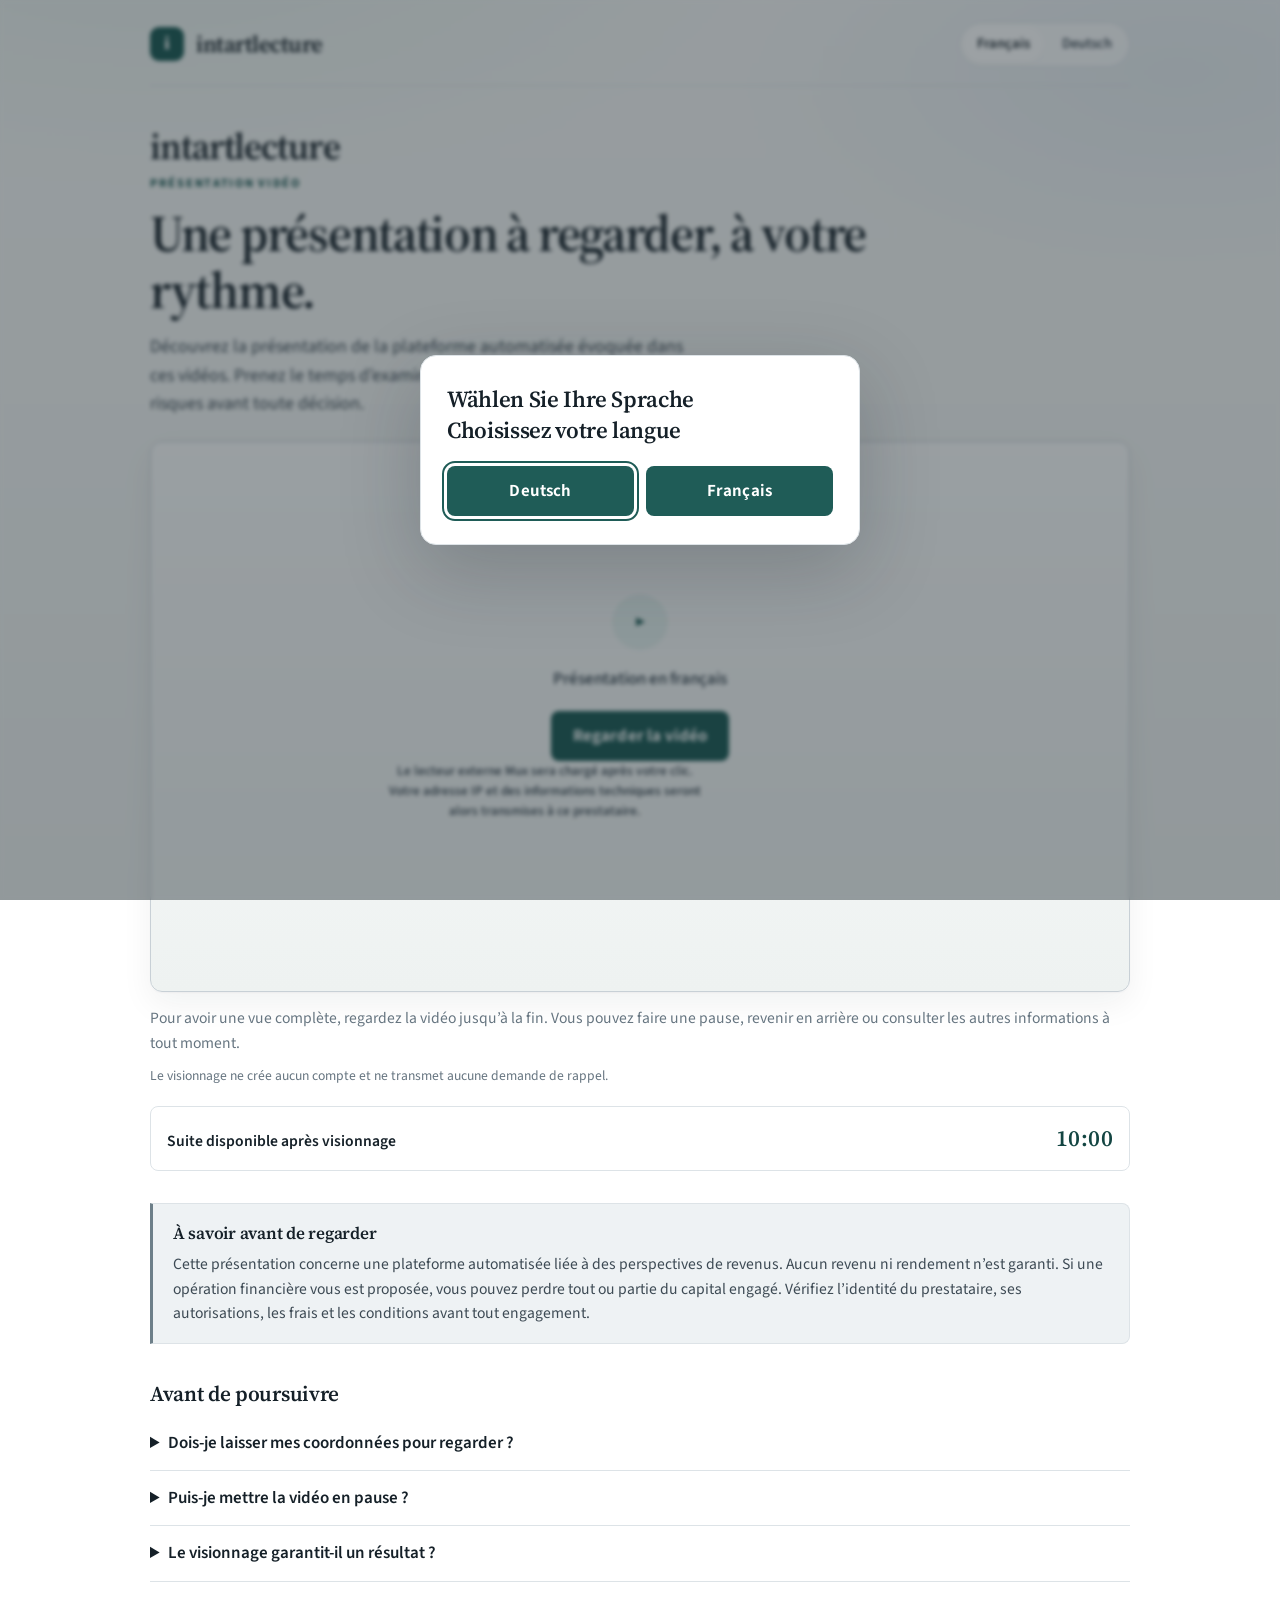
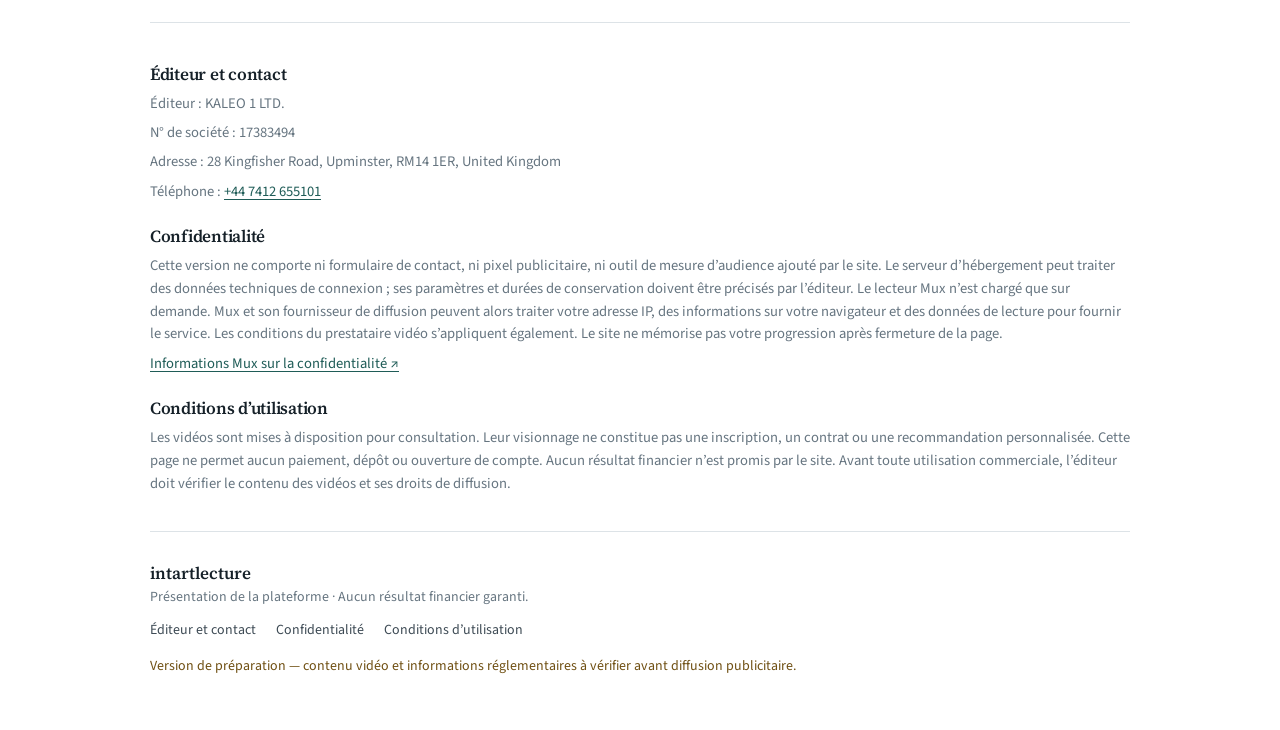
==== index.html @ 82949a54 "Redesign VSL landing for a cleaner Google Ads–safe look Replace the purple funnel styling with a cal" ====
<!doctype html>
<html lang="fr"><head><meta charset="utf-8"><meta name="viewport" content="width=device-width, initial-scale=1">
<meta name="description" content="Découvrez la présentation de la plateforme automatisée évoquée dans ces vidéos. Prenez le temps d’examiner les explications, les limites et les risques avant toute décision.">
<title>intartlecture — Vidéo 1</title><link rel="stylesheet" href="./assets/site.css">
<script src="./assets/site.js" defer></script></head><body data-step="1">
<header><a class="brand" href="index.html"><span class="mark" aria-hidden="true">i</span> intartlecture</a>
<nav aria-label="Langue" class="languages"><a data-language="fr" href="./index.html" lang="fr">Français</a><a data-language="de" href="de/index.html" lang="de">Deutsch</a></nav></header>
<main><section class="intro"><p class="brand-kicker">intartlecture</p><p class="eyebrow">PRÉSENTATION VIDÉO</p><h1>Une présentation à regarder, à votre rythme.</h1><p class="lede">Découvrez la présentation de la plateforme automatisée évoquée dans ces vidéos. Prenez le temps d’examiner les explications, les limites et les risques avant toute décision.</p></section>
<section class="watch" aria-label="PRÉSENTATION VIDÉO">
<div class="video-shell" id="video-shell" data-playback="z45tPTTstM5g8OUixneiAtL3zSoDLWXkxtRVxASDyOs" data-error="Le lecteur ne peut pas être chargé. Réessayez ou revenez plus tard." data-retry="Réessayer">
<div id="video-placeholder"><span class="play-symbol" aria-hidden="true">▶</span><p>Présentation en français</p><button class="button" id="load-video" type="button">Regarder la vidéo</button><p class="disclosure">Le lecteur externe Mux sera chargé après votre clic. Votre adresse IP et des informations techniques seront alors transmises à ce prestataire.</p></div></div>
<p class="video-status" id="video-status" role="status"></p>
<div class="video-caption"><p>Pour avoir une vue complète, regardez la vidéo jusqu’à la fin. Vous pouvez faire une pause, revenir en arrière ou consulter les autres informations à tout moment.</p></div>

<p class="small">Le visionnage ne crée aucun compte et ne transmet aucune demande de rappel.</p>
<div id="access-gate" class="access-gate"><strong>Suite disponible après visionnage</strong> <span id="access-timer">10:00</span></div><div class="next-row" hidden><a id="continue-link" class="button" href="index2.php">Continuer →</a></div><div id="completed" hidden role="status"><p>La vidéo est terminée. Prenez le temps de vérifier les informations avant de poursuivre.</p><button id="replay" type="button" class="button secondary">Revoir depuis le début</button></div>

<noscript><p>JavaScript est nécessaire pour charger le lecteur vidéo.</p></noscript>
</section>
<aside class="risk"><h2>À savoir avant de regarder</h2><p>Cette présentation concerne une plateforme automatisée liée à des perspectives de revenus. Aucun revenu ni rendement n’est garanti. Si une opération financière vous est proposée, vous pouvez perdre tout ou partie du capital engagé. Vérifiez l’identité du prestataire, ses autorisations, les frais et les conditions avant tout engagement.</p></aside>
<section class="faq"><h2>Avant de poursuivre</h2><details><summary>Dois-je laisser mes coordonnées pour regarder ?</summary><p>Non. Les vidéos restent accessibles sans formulaire, sans inscription et sans obligation d’achat.</p></details><details><summary>Puis-je mettre la vidéo en pause ?</summary><p>Oui. Les commandes de lecture, de volume, de plein écran et de navigation restent disponibles.</p></details><details><summary>Le visionnage garantit-il un résultat ?</summary><p>Non. Une présentation ne garantit aucun résultat. Ne vous engagez pas sur la seule base d’une promesse de revenus.</p></details></section>
<section class="legal" aria-label="Éditeur et contact">
<h2 id="operator">Éditeur et contact</h2><p>Éditeur : KALEO 1 LTD.</p>
<p>N° de société : 17383494</p>
<p>Adresse : 28 Kingfisher Road, Upminster, RM14 1ER, United Kingdom</p>
<p>Téléphone : <a href="tel:+447412655101">+44 7412 655101</a></p>
<h2 id="privacy">Confidentialité</h2><p>Cette version ne comporte ni formulaire de contact, ni pixel publicitaire, ni outil de mesure d’audience ajouté par le site. Le serveur d’hébergement peut traiter des données techniques de connexion ; ses paramètres et durées de conservation doivent être précisés par l’éditeur. Le lecteur Mux n’est chargé que sur demande. Mux et son fournisseur de diffusion peuvent alors traiter votre adresse IP, des informations sur votre navigateur et des données de lecture pour fournir le service. Les conditions du prestataire vidéo s’appliquent également. Le site ne mémorise pas votre progression après fermeture de la page.</p><a href="https://www.mux.com/privacy" target="_blank" rel="noopener noreferrer">Informations Mux sur la confidentialité ↗</a>
<h2 id="terms">Conditions d’utilisation</h2><p>Les vidéos sont mises à disposition pour consultation. Leur visionnage ne constitue pas une inscription, un contrat ou une recommandation personnalisée. Cette page ne permet aucun paiement, dépôt ou ouverture de compte. Aucun résultat financier n’est promis par le site. Avant toute utilisation commerciale, l’éditeur doit vérifier le contenu des vidéos et ses droits de diffusion.</p>
</section></main>
<footer><p><strong>intartlecture</strong><br>Présentation de la plateforme · Aucun résultat financier garanti.</p><nav><a href="#operator">Éditeur et contact</a><a href="#privacy">Confidentialité</a><a href="#terms">Conditions d’utilisation</a></nav><p class="draft">Version de préparation — contenu vidéo et informations réglementaires à vérifier avant diffusion publicitaire.</p></footer>
<dialog id="language-dialog" aria-labelledby="language-title">
<h2 id="language-title"><span lang="de">Wählen Sie Ihre Sprache</span><br><span lang="fr">Choisissez votre langue</span></h2>
<div class="language-options"><a class="button" data-language="de" href="de/index.html" lang="de">Deutsch</a><a class="button" data-language="fr" href="./index.html" lang="fr">Français</a></div>
</dialog></body></html>
---- assets/site.css ----
@import url("https://fonts.googleapis.com/css2?family=Source+Sans+3:ital,wght@0,400;0,500;0,600;0,700;1,400&family=Source+Serif+4:opsz,wght@8..60,500;8..60,600;8..60,700&display=swap");

:root {
  --font-display: "Source Serif 4", "Iowan Old Style", "Palatino Linotype", Palatino, serif;
  --font-body: "Source Sans 3", "Segoe UI", "Helvetica Neue", sans-serif;
  --ink: #152028;
  --ink-soft: #3d4a54;
  --muted: #667580;
  --line: #dde3e7;
  --line-strong: #c8d0d6;
  --bg: #f4f6f5;
  --bg-elevated: #ffffff;
  --accent: #1f5c57;
  --accent-hover: #174844;
  --accent-soft: #e6f1ef;
  --accent-ink: #134542;
  --risk-bg: #eef2f4;
  --risk-edge: #6d7f89;
  --ok-bg: #e9f2ee;
  --ok-ink: #1f4d3c;
  --warn-ink: #6f4f12;
  --error: #8a2f1d;
  --shadow-soft: 0 1px 2px rgba(21, 32, 40, 0.04), 0 12px 32px rgba(21, 32, 40, 0.06);
  --radius: 12px;
  --radius-sm: 8px;
  --content: 980px;
  color: var(--ink);
  background:
    radial-gradient(1200px 520px at 12% -10%, #e7efec 0%, transparent 55%),
    radial-gradient(900px 420px at 92% 8%, #e8eef2 0%, transparent 50%),
    linear-gradient(180deg, #f7f8f7 0%, var(--bg) 42%, #eef1f0 100%);
  background-attachment: fixed;
  font-family: var(--font-body);
  font-synthesis: none;
  line-height: 1.55;
  font-size: 17px;
}

* { box-sizing: border-box; }

html { scroll-behavior: smooth; }

body {
  margin: 0;
  min-height: 100vh;
  color: var(--ink);
  -webkit-font-smoothing: antialiased;
  text-rendering: optimizeLegibility;
}

a {
  color: var(--accent);
  text-underline-offset: 3px;
}

button,
a { -webkit-tap-highlight-color: transparent; }

button {
  font: inherit;
  cursor: pointer;
}

a:focus-visible,
button:focus-visible,
summary:focus-visible,
input:focus-visible,
select:focus-visible,
textarea:focus-visible {
  outline: 2px solid var(--accent);
  outline-offset: 3px;
}

header,
main,
footer {
  width: min(100% - 48px, var(--content));
  margin-inline: auto;
}

/* —— Header —— */
header {
  display: flex;
  justify-content: space-between;
  align-items: center;
  gap: 16px;
  padding: 22px 0 18px;
  border-bottom: 1px solid var(--line);
  animation: rise 0.55s ease both;
}

.brand {
  display: inline-flex;
  align-items: center;
  gap: 12px;
  text-decoration: none;
  color: var(--ink);
  font-family: var(--font-display);
  font-weight: 600;
  font-size: 1.35rem;
  letter-spacing: -0.02em;
  line-height: 1;
}

.mark {
  width: 34px;
  height: 34px;
  border-radius: 9px;
  display: grid;
  place-items: center;
  background: var(--accent);
  color: #fff;
  font-family: var(--font-display);
  font-size: 1.05rem;
  font-weight: 700;
  letter-spacing: 0;
}

.languages {
  display: flex;
  gap: 4px;
  padding: 3px;
  border: 1px solid var(--line);
  border-radius: 999px;
  background: rgba(255, 255, 255, 0.72);
}

.languages a {
  padding: 7px 14px;
  border-radius: 999px;
  text-decoration: none;
  color: var(--ink-soft);
  font-size: 0.86rem;
  font-weight: 560;
}

.languages a:hover { color: var(--ink); }

.languages [aria-current],
.languages a[href].is-active {
  background: var(--bg-elevated);
  color: var(--ink);
  box-shadow: 0 1px 2px rgba(21, 32, 40, 0.06);
}

html[lang="fr"] .languages a[lang="fr"],
html[lang="de"] .languages a[lang="de"] {
  background: var(--bg-elevated);
  color: var(--ink);
  box-shadow: 0 1px 2px rgba(21, 32, 40, 0.06);
}

/* —— Intro —— */

.brand-kicker {
  margin: 0 0 10px;
  font-family: var(--font-display);
  font-size: clamp(1.7rem, 3.2vw, 2.15rem);
  font-weight: 600;
  letter-spacing: -0.03em;
  color: var(--ink);
  line-height: 1;
}

.intro {
  padding: 42px 0 22px;
  max-width: 760px;
  animation: rise 0.65s 0.05s ease both;
}

.eyebrow {
  margin: 0;
  font-size: 0.72rem;
  font-weight: 700;
  letter-spacing: 0.14em;
  text-transform: uppercase;
  color: var(--accent);
}

h1 {
  margin: 12px 0 14px;
  font-family: var(--font-display);
  font-size: clamp(2rem, 4.4vw, 3rem);
  font-weight: 600;
  line-height: 1.12;
  letter-spacing: -0.025em;
  color: var(--ink);
}

h2 {
  margin: 0 0 12px;
  font-family: var(--font-display);
  font-size: 1.25rem;
  font-weight: 600;
  line-height: 1.3;
  letter-spacing: -0.015em;
}

p { margin: 0.7em 0; }

.lede {
  margin: 0;
  max-width: 62ch;
  color: var(--ink-soft);
  font-size: 1.05rem;
  line-height: 1.6;
}

/* —— Video —— */
.watch {
  animation: rise 0.7s 0.1s ease both;
}

.video-shell {
  width: 100%;
  aspect-ratio: 16 / 9;
  display: grid;
  place-items: center;
  overflow: hidden;
  border: 1px solid var(--line-strong);
  border-radius: var(--radius);
  background:
    linear-gradient(180deg, #fbfcfc 0%, #eef2f1 100%);
  color: var(--ink);
  box-shadow: var(--shadow-soft);
}

.video-shell:has(mux-player) {
  background: #0f1418;
  border-color: #0f1418;
}

.video-shell mux-player {
  display: block;
  width: 100%;
  height: 100%;
  --media-object-fit: contain;
}

#video-placeholder {
  width: min(100%, 560px);
  padding: 28px 24px;
  text-align: center;
}

#video-placeholder > p {
  margin: 0 0 18px;
  color: var(--ink-soft);
  font-weight: 560;
}

.play-symbol {
  display: grid;
  place-items: center;
  width: 56px;
  height: 56px;
  margin: 0 auto 16px;
  border-radius: 50%;
  background: var(--accent-soft);
  color: var(--accent);
  font-size: 1.05rem;
  line-height: 1;
  transition: transform 0.25s ease, background 0.25s ease;
}

#video-placeholder:hover .play-symbol {
  transform: scale(1.05);
  background: #d9ebe8;
}

.button {
  display: inline-flex;
  align-items: center;
  justify-content: center;
  gap: 10px;
  min-height: 48px;
  padding: 12px 22px;
  border: 0;
  border-radius: var(--radius-sm);
  background: var(--accent);
  color: #fff;
  text-decoration: none;
  font-weight: 650;
  letter-spacing: 0.01em;
  transition: background 0.2s ease, transform 0.2s ease, box-shadow 0.2s ease;
}

.button:hover {
  background: var(--accent-hover);
}

.button:active { transform: translateY(1px); }

.secondary {
  background: var(--accent-soft);
  color: var(--accent-ink);
}

.secondary:hover { background: #d7e8e5; }

.disclosure {
  max-width: 46ch;
  margin: 16px auto 0;
  color: var(--muted);
  font-size: 0.78rem;
  line-height: 1.5;
}

.video-status {
  margin: 10px 0 0;
  color: var(--error);
  font-size: 0.9rem;
}

.video-status:empty { display: none; }

.video-caption {
  margin-top: 14px;
  color: var(--muted);
  font-size: 0.92rem;
}

.video-caption p { margin: 0; }

.small {
  margin-top: 10px;
  color: var(--muted);
  font-size: 0.8rem;
}

/* —— Access gate (quiet status, not urgency banner) —— */
.access-gate {
  display: flex;
  flex-wrap: wrap;
  align-items: baseline;
  justify-content: space-between;
  gap: 8px 16px;
  margin: 20px 0 0;
  padding: 14px 16px;
  border: 1px solid var(--line);
  border-radius: var(--radius-sm);
  background: rgba(255, 255, 255, 0.78);
  color: var(--ink-soft);
  font-size: 0.92rem;
  font-variant-numeric: tabular-nums;
}

.access-gate strong {
  font-weight: 600;
  color: var(--ink);
}

.access-gate span {
  margin-left: auto;
  font-family: var(--font-display);
  font-size: 1.35rem;
  font-weight: 600;
  color: var(--accent-ink);
  letter-spacing: 0.02em;
}

.next-row {
  display: flex;
  justify-content: flex-end;
  align-items: center;
  flex-wrap: wrap;
  gap: 16px;
  margin: 22px 0 0;
}

.next-row > a:first-child:not(.button) { margin-right: auto; }

#completed {
  margin: 20px 0 0;
  padding: 18px 18px;
  border: 1px solid #cfe0d8;
  border-radius: var(--radius-sm);
  background: var(--ok-bg);
  color: var(--ok-ink);
  animation: rise 0.4s ease both;
}

#completed p { margin: 0 0 14px; }

.video-finished {
  box-shadow: 0 0 0 3px rgba(31, 92, 87, 0.22);
}

/* —— Lead form —— */
.lead-card {
  margin: 24px 0 0;
  padding: 26px 26px 22px;
  border: 1px solid var(--line);
  border-radius: var(--radius);
  background: var(--bg-elevated);
  box-shadow: var(--shadow-soft);
  animation: rise 0.45s ease both;
}

.lead-card > p {
  margin: 0 0 18px;
  color: var(--ink-soft);
  font-size: 0.95rem;
}

.lead-card[hidden] { display: none !important; }

#lead-form {
  display: grid;
  gap: 14px;
}

#lead-form label {
  display: grid;
  gap: 6px;
  color: var(--ink);
  font-size: 0.88rem;
  font-weight: 600;
}

#lead-form input,
#lead-form select {
  width: 100%;
  min-height: 46px;
  padding: 10px 12px;
  border: 1px solid var(--line-strong);
  border-radius: var(--radius-sm);
  background: #fbfcfc;
  color: var(--ink);
  font: inherit;
  font-weight: 450;
  transition: border-color 0.15s ease, background 0.15s ease;
}

#lead-form input:hover,
#lead-form select:hover {
  border-color: #b4c0c7;
}

#lead-form input:focus,
#lead-form select:focus {
  border-color: var(--accent);
  background: #fff;
  outline: none;
  box-shadow: 0 0 0 3px rgba(31, 92, 87, 0.14);
}

#lead-form .consent {
  display: flex;
  align-items: flex-start;
  gap: 10px;
  margin-top: 4px;
  font-weight: 450;
  color: var(--ink-soft);
}

#lead-form .consent input {
  width: auto;
  min-height: 0;
  margin-top: 3px;
  accent-color: var(--accent);
}

#lead-form .button {
  width: fit-content;
  margin-top: 4px;
}

#lead-form .small { margin: 0; }

/* —— Risk / FAQ / Legal —— */
.risk {
  margin: 32px 0 0;
  padding: 18px 20px;
  border: 1px solid var(--line);
  border-left: 3px solid var(--risk-edge);
  border-radius: 0 var(--radius-sm) var(--radius-sm) 0;
  background: var(--risk-bg);
}

.risk h2 {
  margin: 0 0 8px;
  font-size: 1rem;
}

.risk p {
  margin: 0;
  color: var(--ink-soft);
  font-size: 0.92rem;
}

.faq { margin: 36px 0 0; }

.faq h2 { margin-bottom: 8px; }

details {
  padding: 14px 0;
  border-bottom: 1px solid var(--line);
}

summary {
  cursor: pointer;
  font-weight: 600;
  color: var(--ink);
}

details p {
  margin: 10px 0 0;
  color: var(--ink-soft);
  font-size: 0.95rem;
}

.legal {
  margin: 40px 0 0;
  padding-top: 18px;
  border-top: 1px solid var(--line);
  color: var(--muted);
  font-size: 0.86rem;
  scroll-margin-top: 20px;
}

.legal h2 {
  margin-top: 22px;
  margin-bottom: 8px;
  color: var(--ink);
  font-size: 1rem;
  scroll-margin-top: 20px;
}

.legal p { margin: 0.45em 0; }

.chapters {
  display: grid;
  grid-template-columns: repeat(3, 1fr);
  gap: 10px;
  margin-top: 16px;
}

.chapters a {
  display: flex;
  gap: 12px;
  align-items: center;
  padding: 12px;
  border: 1px solid var(--line);
  border-radius: var(--radius-sm);
  color: var(--ink-soft);
  text-decoration: none;
  font-size: 0.9rem;
  background: rgba(255, 255, 255, 0.65);
}

.chapters span {
  font-size: 0.75rem;
  color: var(--muted);
}

.chapters [aria-current] {
  border-color: var(--accent);
  color: var(--accent);
  background: var(--bg-elevated);
}

.tag {
  padding-top: 12px;
  color: var(--accent);
  font-size: 0.75rem;
  font-weight: 700;
  white-space: nowrap;
}

/* —— Footer —— */
footer {
  padding: 28px 0 40px;
  margin-top: 36px;
  border-top: 1px solid var(--line);
  color: var(--muted);
  font-size: 0.82rem;
}

footer p { margin: 0 0 12px; }

footer strong {
  color: var(--ink);
  font-family: var(--font-display);
  font-size: 1rem;
  font-weight: 600;
}

footer nav {
  display: flex;
  flex-wrap: wrap;
  gap: 8px 20px;
  margin-bottom: 14px;
}

footer nav a {
  color: var(--ink-soft);
  text-decoration: none;
}

footer nav a:hover {
  color: var(--accent);
  text-decoration: underline;
}

.draft { color: var(--warn-ink); }

/* —— Language dialog —— */
#language-dialog {
  width: min(440px, calc(100% - 32px));
  padding: 28px 26px;
  border: 1px solid var(--line);
  border-radius: 16px;
  color: var(--ink);
  background: var(--bg-elevated);
  box-shadow: 0 24px 80px rgba(21, 32, 40, 0.22);
}

#language-dialog::backdrop {
  background: rgba(21, 32, 40, 0.42);
  backdrop-filter: blur(2px);
}

#language-title {
  margin: 0 0 20px;
  font-family: var(--font-display);
  font-size: 1.35rem;
  font-weight: 600;
  line-height: 1.35;
}

.language-options {
  display: grid;
  grid-template-columns: 1fr 1fr;
  gap: 12px;
}

.language-options .button { width: 100%; }

[hidden] { display: none !important; }

@keyframes rise {
  from {
    opacity: 0;
    transform: translateY(10px);
  }
  to {
    opacity: 1;
    transform: none;
  }
}

@media (prefers-reduced-motion: reduce) {
  html { scroll-behavior: auto; }
  *,
  *::before,
  *::after {
    animation: none !important;
    transition: none !important;
  }
}

@media (max-width: 640px) {
  :root { font-size: 16px; }

  header,
  main,
  footer {
    width: min(100% - 28px, var(--content));
  }

  header {
    padding-top: 16px;
    padding-bottom: 14px;
  }

  .brand { font-size: 1.15rem; }

  .languages a {
    padding: 6px 10px;
    font-size: 0.8rem;
  }

  .intro { padding-top: 28px; }

  .lede { font-size: 1rem; }

  .video-shell {
    aspect-ratio: auto;
    min-height: 260px;
    border-radius: 10px;
  }

  .video-shell:has(mux-player) {
    aspect-ratio: 16 / 9;
    min-height: 0;
  }

  #video-placeholder { padding: 20px 14px; }

  .access-gate {
    flex-direction: column;
    align-items: flex-start;
  }

  .access-gate span {
    margin-left: 0;
    font-size: 1.25rem;
  }

  .next-row .button,
  #lead-form .button,
  .language-options .button {
    width: 100%;
  }

  .lead-card { padding: 20px 16px; }

  .chapters { grid-template-columns: 1fr; }

  .risk,
  .faq,
  .legal { margin-left: 0; margin-right: 0; }
}
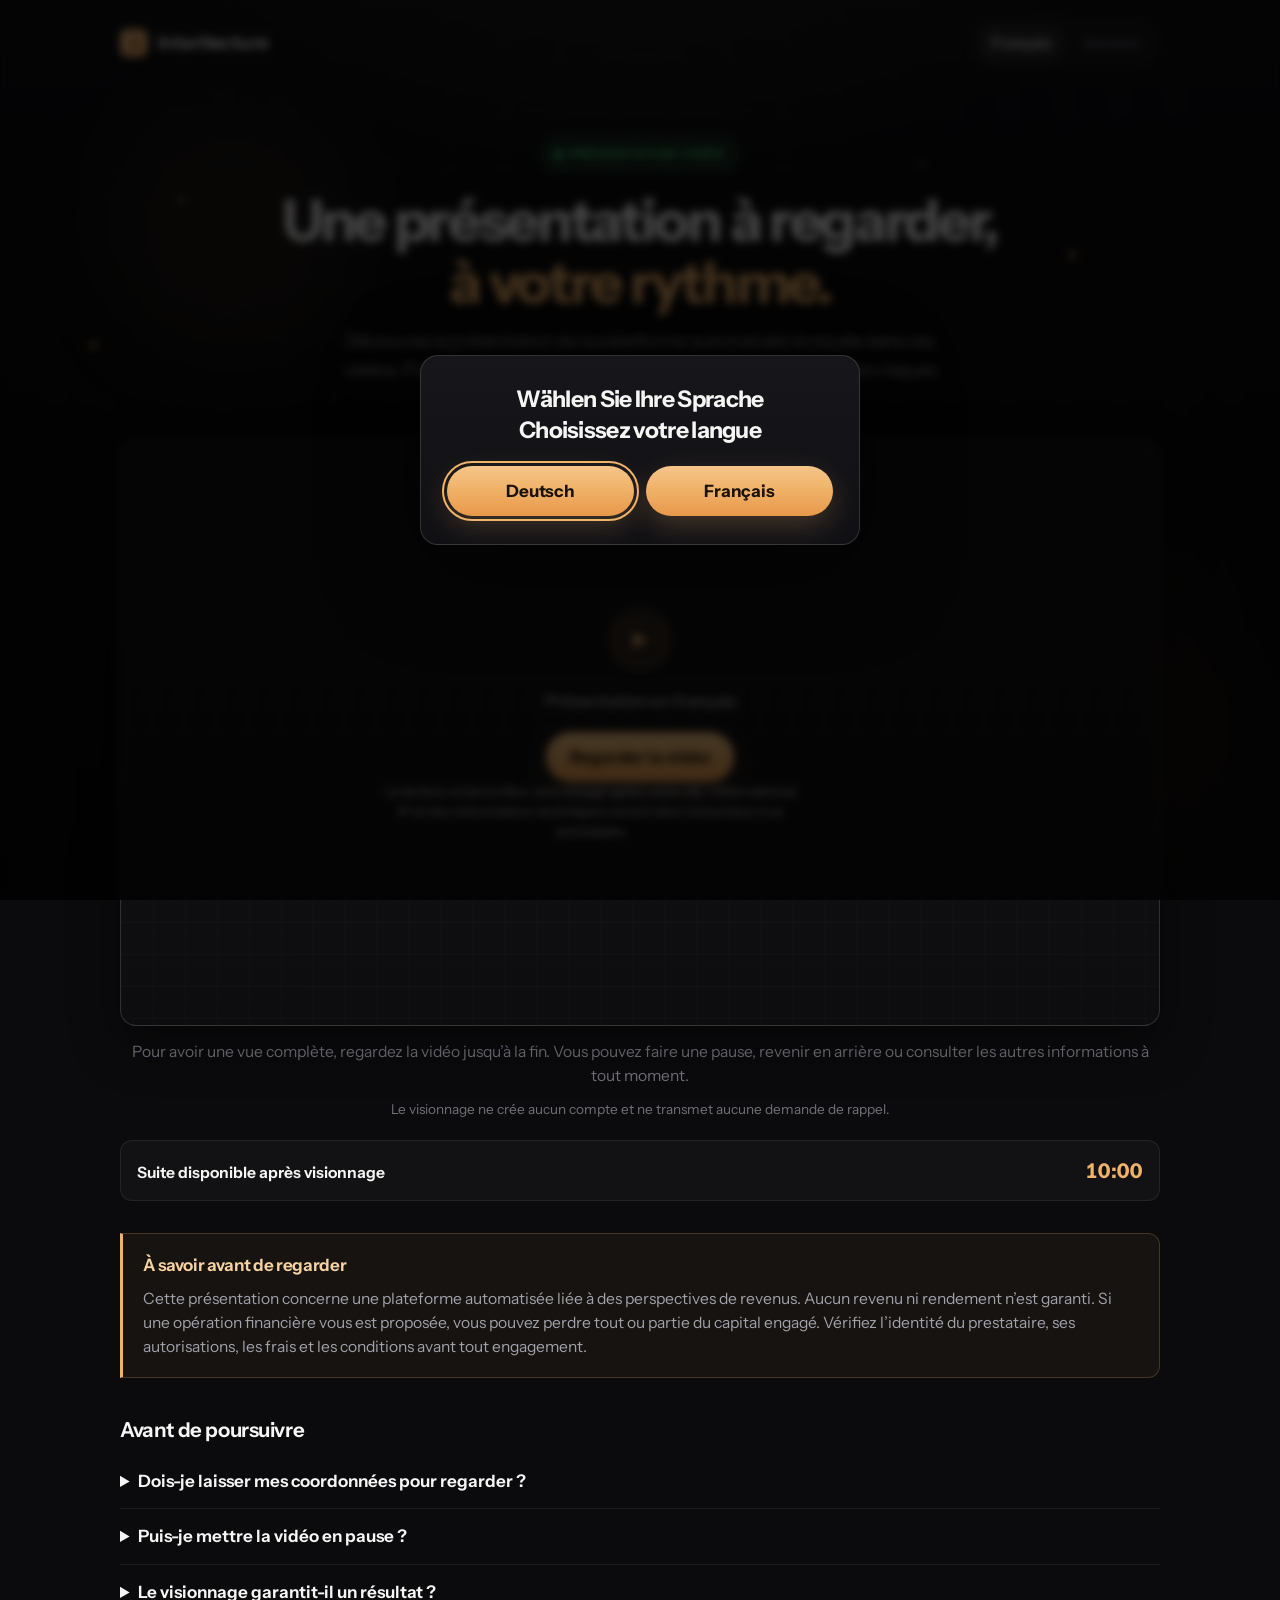
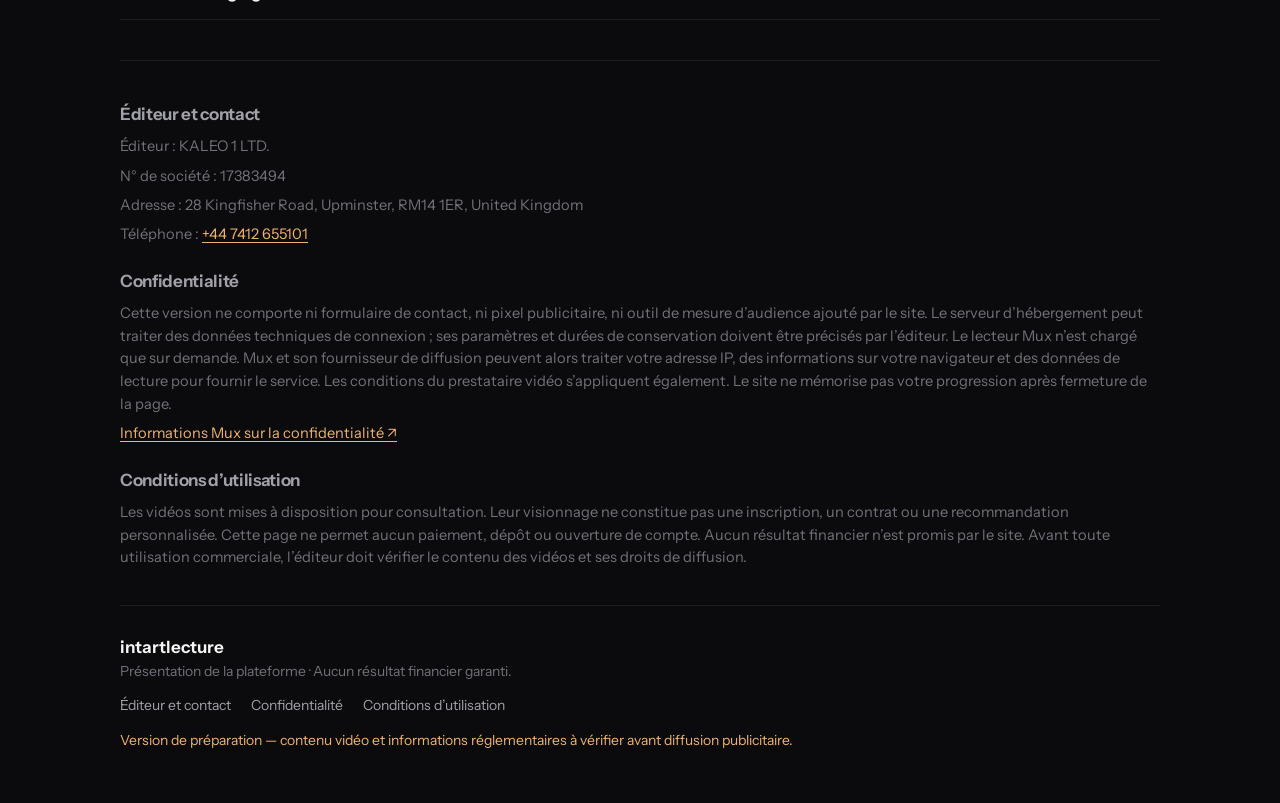
==== commit 6c2ad5bc: "Restyle landing to Quant-inspired warm dark fintech Shift from cyan trading neon to charcoal canvas," ====
--- a/index.html
+++ b/index.html
@@ -5,7 +5,7 @@
 <script src="./assets/site.js" defer></script></head><body data-step="1">
 <header><a class="brand" href="index.html"><span class="mark" aria-hidden="true">i</span> intartlecture</a>
 <nav aria-label="Langue" class="languages"><a data-language="fr" href="./index.html" lang="fr">Français</a><a data-language="de" href="de/index.html" lang="de">Deutsch</a></nav></header>
-<main><section class="intro"><p class="brand-kicker">intartlecture</p><p class="eyebrow">PRÉSENTATION VIDÉO</p><h1>Une présentation à regarder, à votre rythme.</h1><p class="lede">Découvrez la présentation de la plateforme automatisée évoquée dans ces vidéos. Prenez le temps d’examiner les explications, les limites et les risques avant toute décision.</p></section>
+<main><section class="intro"><p class="brand-kicker">intartlecture</p><p class="eyebrow">PRÉSENTATION VIDÉO</p><h1>Une présentation à regarder,<br><span class="accent">à votre rythme.</span></h1><p class="lede">Découvrez la présentation de la plateforme automatisée évoquée dans ces vidéos. Prenez le temps d’examiner les explications, les limites et les risques avant toute décision.</p></section>
 <section class="watch" aria-label="PRÉSENTATION VIDÉO">
 <div class="video-shell" id="video-shell" data-playback="z45tPTTstM5g8OUixneiAtL3zSoDLWXkxtRVxASDyOs" data-error="Le lecteur ne peut pas être chargé. Réessayez ou revenez plus tard." data-retry="Réessayer">
 <div id="video-placeholder"><span class="play-symbol" aria-hidden="true">▶</span><p>Présentation en français</p><button class="button" id="load-video" type="button">Regarder la vidéo</button><p class="disclosure">Le lecteur externe Mux sera chargé après votre clic. Votre adresse IP et des informations techniques seront alors transmises à ce prestataire.</p></div></div>
--- a/assets/site.css
+++ b/assets/site.css
@@ -1,35 +1,31 @@
-@import url("https://fonts.googleapis.com/css2?family=Source+Sans+3:ital,wght@0,400;0,500;0,600;0,700;1,400&family=Source+Serif+4:opsz,wght@8..60,500;8..60,600;8..60,700&display=swap");
+@import url("https://fonts.googleapis.com/css2?family=Instrument+Sans:ital,wght@0,400;0,500;0,600;0,700;1,400&display=swap");
 
 :root {
-  --font-display: "Source Serif 4", "Iowan Old Style", "Palatino Linotype", Palatino, serif;
-  --font-body: "Source Sans 3", "Segoe UI", "Helvetica Neue", sans-serif;
-  --ink: #152028;
-  --ink-soft: #3d4a54;
-  --muted: #667580;
-  --line: #dde3e7;
-  --line-strong: #c8d0d6;
-  --bg: #f4f6f5;
-  --bg-elevated: #ffffff;
-  --accent: #1f5c57;
-  --accent-hover: #174844;
-  --accent-soft: #e6f1ef;
-  --accent-ink: #134542;
-  --risk-bg: #eef2f4;
-  --risk-edge: #6d7f89;
-  --ok-bg: #e9f2ee;
-  --ok-ink: #1f4d3c;
-  --warn-ink: #6f4f12;
-  --error: #8a2f1d;
-  --shadow-soft: 0 1px 2px rgba(21, 32, 40, 0.04), 0 12px 32px rgba(21, 32, 40, 0.06);
-  --radius: 12px;
-  --radius-sm: 8px;
-  --content: 980px;
-  color: var(--ink);
-  background:
-    radial-gradient(1200px 520px at 12% -10%, #e7efec 0%, transparent 55%),
-    radial-gradient(900px 420px at 92% 8%, #e8eef2 0%, transparent 50%),
-    linear-gradient(180deg, #f7f8f7 0%, var(--bg) 42%, #eef1f0 100%);
-  background-attachment: fixed;
+  --font-display: "Instrument Sans", "Avenir Next", "Segoe UI", sans-serif;
+  --font-body: "Instrument Sans", "Avenir Next", "Segoe UI", sans-serif;
+  --font-mono: "Instrument Sans", "Segoe UI", sans-serif;
+  --bg-0: #0b0b0d;
+  --bg-1: #111114;
+  --panel: rgba(18, 18, 22, 0.88);
+  --ink: #f5f5f4;
+  --ink-soft: #a1a1aa;
+  --muted: #71717a;
+  --line: rgba(255, 255, 255, 0.08);
+  --line-strong: rgba(255, 255, 255, 0.14);
+  --accent: #f0b36a;
+  --accent-2: #e8984a;
+  --accent-soft: rgba(240, 179, 106, 0.14);
+  --green: #4ade80;
+  --green-soft: rgba(74, 222, 128, 0.12);
+  --warn: #f0b36a;
+  --error: #fb7185;
+  --shadow: 0 18px 50px rgba(0, 0, 0, 0.45);
+  --radius: 16px;
+  --radius-sm: 12px;
+  --radius-pill: 999px;
+  --content: 1040px;
+  color: var(--ink);
+  background: var(--bg-0);
   font-family: var(--font-body);
   font-synthesis: none;
   line-height: 1.55;
@@ -37,43 +33,103 @@
 }
 
 * { box-sizing: border-box; }
-
 html { scroll-behavior: smooth; }
 
 body {
   margin: 0;
   min-height: 100vh;
   color: var(--ink);
+  background:
+    radial-gradient(900px 480px at 50% -10%, rgba(240, 179, 106, 0.08), transparent 55%),
+    radial-gradient(700px 420px at 85% 90%, rgba(240, 179, 106, 0.05), transparent 50%),
+    linear-gradient(180deg, #101014 0%, var(--bg-0) 38%, #08080a 100%);
+  background-attachment: fixed;
   -webkit-font-smoothing: antialiased;
-  text-rendering: optimizeLegibility;
-}
-
-a {
-  color: var(--accent);
-  text-underline-offset: 3px;
-}
-
-button,
-a { -webkit-tap-highlight-color: transparent; }
-
-button {
-  font: inherit;
-  cursor: pointer;
-}
+  overflow-x: hidden;
+}
+
+a { color: var(--accent); text-underline-offset: 3px; }
+button, a { -webkit-tap-highlight-color: transparent; }
+button { font: inherit; cursor: pointer; }
 
 a:focus-visible,
 button:focus-visible,
 summary:focus-visible,
 input:focus-visible,
-select:focus-visible,
-textarea:focus-visible {
+select:focus-visible {
   outline: 2px solid var(--accent);
   outline-offset: 3px;
 }
+
+/* —— Atmosphere (Quant-like grid + warm nodes) —— */
+.atmosphere {
+  position: fixed;
+  inset: 0;
+  z-index: 0;
+  pointer-events: none;
+  overflow: hidden;
+}
+
+.atmosphere-grid {
+  position: absolute;
+  inset: 0;
+  background-image:
+    linear-gradient(rgba(255, 255, 255, 0.035) 1px, transparent 1px),
+    linear-gradient(90deg, rgba(255, 255, 255, 0.035) 1px, transparent 1px);
+  background-size: 56px 56px;
+  mask-image: radial-gradient(ellipse at 50% 30%, #000 15%, transparent 72%);
+  animation: grid-drift 36s linear infinite;
+}
+
+.atmosphere-orb {
+  position: absolute;
+  border-radius: 50%;
+  filter: blur(50px);
+  opacity: 0.4;
+  animation: orb-float 14s ease-in-out infinite;
+}
+
+.atmosphere-orb.a {
+  width: 260px;
+  height: 260px;
+  top: 12%;
+  left: 8%;
+  background: rgba(240, 179, 106, 0.18);
+}
+
+.atmosphere-orb.b {
+  width: 320px;
+  height: 320px;
+  right: 4%;
+  bottom: 8%;
+  background: rgba(232, 152, 74, 0.14);
+  animation-delay: -5s;
+}
+
+.atmosphere-chart { display: none; }
+
+.atmosphere-nodes span {
+  position: absolute;
+  border-radius: 50%;
+  background: var(--accent);
+  box-shadow: 0 0 10px rgba(240, 179, 106, 0.55);
+  animation: node-blink 4.5s ease-in-out infinite;
+}
+
+.atmosphere-nodes span:nth-child(1) { top: 22%; left: 14%; width: 4px; height: 4px; }
+.atmosphere-nodes span:nth-child(2) { top: 38%; left: 7%; width: 6px; height: 6px; animation-delay: 0.8s; opacity: 0.7; }
+.atmosphere-nodes span:nth-child(3) { top: 58%; left: 18%; width: 3px; height: 3px; animation-delay: 1.5s; }
+.atmosphere-nodes span:nth-child(4) { top: 28%; right: 16%; width: 5px; height: 5px; animation-delay: 0.5s; }
+.atmosphere-nodes span:nth-child(5) { top: 52%; right: 10%; width: 4px; height: 4px; animation-delay: 1.2s; }
+.atmosphere-nodes span:nth-child(6) { top: 70%; right: 22%; width: 3px; height: 3px; animation-delay: 1.8s; }
+.atmosphere-nodes span:nth-child(7) { top: 18%; right: 28%; width: 3px; height: 3px; animation-delay: 2.2s; }
+.atmosphere-nodes span:nth-child(8) { top: 44%; left: 26%; width: 2px; height: 2px; animation-delay: 0.3s; }
 
 header,
 main,
 footer {
+  position: relative;
+  z-index: 1;
   width: min(100% - 48px, var(--content));
   margin-inline: auto;
 }
@@ -84,126 +140,127 @@
   justify-content: space-between;
   align-items: center;
   gap: 16px;
-  padding: 22px 0 18px;
-  border-bottom: 1px solid var(--line);
+  padding: 20px 0 16px;
   animation: rise 0.55s ease both;
 }
 
 .brand {
   display: inline-flex;
   align-items: center;
-  gap: 12px;
+  gap: 10px;
   text-decoration: none;
   color: var(--ink);
   font-family: var(--font-display);
-  font-weight: 600;
-  font-size: 1.35rem;
-  letter-spacing: -0.02em;
-  line-height: 1;
+  font-weight: 650;
+  font-size: 1.12rem;
+  letter-spacing: -0.03em;
 }
 
 .mark {
-  width: 34px;
-  height: 34px;
-  border-radius: 9px;
+  width: 28px;
+  height: 28px;
+  border-radius: 8px;
   display: grid;
   place-items: center;
-  background: var(--accent);
-  color: #fff;
-  font-family: var(--font-display);
-  font-size: 1.05rem;
+  background: linear-gradient(135deg, #f6c58a, var(--accent-2));
+  color: #1a1208;
+  font-size: 0.95rem;
   font-weight: 700;
-  letter-spacing: 0;
 }
 
 .languages {
   display: flex;
   gap: 4px;
-  padding: 3px;
+  padding: 4px;
   border: 1px solid var(--line);
-  border-radius: 999px;
-  background: rgba(255, 255, 255, 0.72);
+  border-radius: var(--radius-pill);
+  background: rgba(255, 255, 255, 0.03);
 }
 
 .languages a {
   padding: 7px 14px;
-  border-radius: 999px;
+  border-radius: var(--radius-pill);
   text-decoration: none;
-  color: var(--ink-soft);
-  font-size: 0.86rem;
+  color: var(--muted);
+  font-size: 0.84rem;
   font-weight: 560;
 }
 
 .languages a:hover { color: var(--ink); }
-
-.languages [aria-current],
-.languages a[href].is-active {
-  background: var(--bg-elevated);
-  color: var(--ink);
-  box-shadow: 0 1px 2px rgba(21, 32, 40, 0.06);
-}
 
 html[lang="fr"] .languages a[lang="fr"],
 html[lang="de"] .languages a[lang="de"] {
-  background: var(--bg-elevated);
-  color: var(--ink);
-  box-shadow: 0 1px 2px rgba(21, 32, 40, 0.06);
-}
-
-/* —— Intro —— */
-
-.brand-kicker {
-  margin: 0 0 10px;
+  background: rgba(255, 255, 255, 0.08);
+  color: var(--ink);
+}
+
+/* —— Intro (centered Quant-like hero) —— */
+.brand-kicker { display: none; }
+
+.intro {
+  padding: 56px 0 28px;
+  max-width: 760px;
+  margin-inline: auto;
+  text-align: center;
+  animation: rise 0.65s 0.05s ease both;
+}
+
+.eyebrow {
+  display: inline-flex;
+  align-items: center;
+  gap: 8px;
+  margin: 0;
+  padding: 6px 12px;
+  border: 1px solid rgba(74, 222, 128, 0.35);
+  border-radius: var(--radius-pill);
+  background: var(--green-soft);
+  font-size: 0.7rem;
+  font-weight: 650;
+  letter-spacing: 0.12em;
+  text-transform: uppercase;
+  color: var(--green);
+}
+
+.eyebrow::before {
+  content: "";
+  width: 7px;
+  height: 7px;
+  border-radius: 50%;
+  background: var(--green);
+  box-shadow: 0 0 10px rgba(74, 222, 128, 0.7);
+  animation: node-blink 2.4s ease-in-out infinite;
+}
+
+h1 {
+  margin: 18px 0 14px;
   font-family: var(--font-display);
-  font-size: clamp(1.7rem, 3.2vw, 2.15rem);
-  font-weight: 600;
-  letter-spacing: -0.03em;
-  color: var(--ink);
-  line-height: 1;
-}
-
-.intro {
-  padding: 42px 0 22px;
-  max-width: 760px;
-  animation: rise 0.65s 0.05s ease both;
-}
-
-.eyebrow {
-  margin: 0;
-  font-size: 0.72rem;
+  font-size: clamp(2.15rem, 5vw, 3.4rem);
   font-weight: 700;
-  letter-spacing: 0.14em;
-  text-transform: uppercase;
+  line-height: 1.08;
+  letter-spacing: -0.04em;
+  color: var(--ink);
+}
+
+h1 .accent {
   color: var(--accent);
-}
-
-h1 {
-  margin: 12px 0 14px;
-  font-family: var(--font-display);
-  font-size: clamp(2rem, 4.4vw, 3rem);
-  font-weight: 600;
-  line-height: 1.12;
-  letter-spacing: -0.025em;
-  color: var(--ink);
 }
 
 h2 {
   margin: 0 0 12px;
   font-family: var(--font-display);
-  font-size: 1.25rem;
-  font-weight: 600;
-  line-height: 1.3;
-  letter-spacing: -0.015em;
+  font-size: 1.2rem;
+  font-weight: 650;
+  letter-spacing: -0.02em;
 }
 
 p { margin: 0.7em 0; }
 
 .lede {
-  margin: 0;
-  max-width: 62ch;
-  color: var(--ink-soft);
-  font-size: 1.05rem;
-  line-height: 1.6;
+  margin: 0 auto;
+  max-width: 52ch;
+  color: var(--ink-soft);
+  font-size: 1.02rem;
+  line-height: 1.65;
 }
 
 /* —— Video —— */
@@ -212,6 +269,7 @@
 }
 
 .video-shell {
+  position: relative;
   width: 100%;
   aspect-ratio: 16 / 9;
   display: grid;
@@ -219,18 +277,27 @@
   overflow: hidden;
   border: 1px solid var(--line-strong);
   border-radius: var(--radius);
+  background: linear-gradient(180deg, #151518, #0d0d10);
+  box-shadow: var(--shadow);
+}
+
+.video-shell::before {
+  content: "";
+  position: absolute;
+  inset: 0;
   background:
-    linear-gradient(180deg, #fbfcfc 0%, #eef2f1 100%);
-  color: var(--ink);
-  box-shadow: var(--shadow-soft);
-}
-
-.video-shell:has(mux-player) {
-  background: #0f1418;
-  border-color: #0f1418;
-}
+    linear-gradient(rgba(255, 255, 255, 0.03) 1px, transparent 1px),
+    linear-gradient(90deg, rgba(255, 255, 255, 0.03) 1px, transparent 1px);
+  background-size: 32px 32px;
+  opacity: 0.7;
+  pointer-events: none;
+}
+
+.video-shell:has(mux-player)::before { display: none; }
 
 .video-shell mux-player {
+  position: relative;
+  z-index: 1;
   display: block;
   width: 100%;
   height: 100%;
@@ -238,6 +305,8 @@
 }
 
 #video-placeholder {
+  position: relative;
+  z-index: 1;
   width: min(100%, 560px);
   padding: 28px 24px;
   text-align: center;
@@ -252,51 +321,55 @@
 .play-symbol {
   display: grid;
   place-items: center;
-  width: 56px;
-  height: 56px;
+  width: 64px;
+  height: 64px;
   margin: 0 auto 16px;
   border-radius: 50%;
   background: var(--accent-soft);
+  border: 1px solid rgba(240, 179, 106, 0.35);
   color: var(--accent);
-  font-size: 1.05rem;
+  font-size: 1.1rem;
   line-height: 1;
-  transition: transform 0.25s ease, background 0.25s ease;
-}
-
-#video-placeholder:hover .play-symbol {
-  transform: scale(1.05);
-  background: #d9ebe8;
+  animation: play-pulse 2.8s ease-in-out infinite;
 }
 
 .button {
   display: inline-flex;
   align-items: center;
   justify-content: center;
-  gap: 10px;
+  gap: 8px;
   min-height: 48px;
-  padding: 12px 22px;
+  padding: 12px 24px;
   border: 0;
-  border-radius: var(--radius-sm);
-  background: var(--accent);
-  color: #fff;
+  border-radius: var(--radius-pill);
+  background: linear-gradient(180deg, #f6c58a 0%, var(--accent) 45%, var(--accent-2) 100%);
+  color: #1a1208;
   text-decoration: none;
-  font-weight: 650;
-  letter-spacing: 0.01em;
-  transition: background 0.2s ease, transform 0.2s ease, box-shadow 0.2s ease;
+  font-weight: 700;
+  letter-spacing: -0.01em;
+  box-shadow: 0 10px 28px rgba(240, 179, 106, 0.22);
+  transition: transform 0.2s ease, filter 0.2s ease, box-shadow 0.2s ease;
 }
 
 .button:hover {
-  background: var(--accent-hover);
+  filter: brightness(1.05);
+  box-shadow: 0 12px 32px rgba(240, 179, 106, 0.3);
 }
 
 .button:active { transform: translateY(1px); }
 
 .secondary {
-  background: var(--accent-soft);
-  color: var(--accent-ink);
-}
-
-.secondary:hover { background: #d7e8e5; }
+  background: rgba(255, 255, 255, 0.06);
+  color: var(--ink);
+  border: 1px solid var(--line-strong);
+  box-shadow: none;
+}
+
+.secondary:hover {
+  filter: none;
+  background: rgba(255, 255, 255, 0.1);
+  box-shadow: none;
+}
 
 .disclosure {
   max-width: 46ch;
@@ -318,6 +391,7 @@
   margin-top: 14px;
   color: var(--muted);
   font-size: 0.92rem;
+  text-align: center;
 }
 
 .video-caption p { margin: 0; }
@@ -326,9 +400,10 @@
   margin-top: 10px;
   color: var(--muted);
   font-size: 0.8rem;
-}
-
-/* —— Access gate (quiet status, not urgency banner) —— */
+  text-align: center;
+}
+
+/* —— Access gate —— */
 .access-gate {
   display: flex;
   flex-wrap: wrap;
@@ -339,61 +414,59 @@
   padding: 14px 16px;
   border: 1px solid var(--line);
   border-radius: var(--radius-sm);
-  background: rgba(255, 255, 255, 0.78);
+  background: rgba(255, 255, 255, 0.03);
   color: var(--ink-soft);
   font-size: 0.92rem;
   font-variant-numeric: tabular-nums;
 }
 
 .access-gate strong {
-  font-weight: 600;
+  font-weight: 650;
   color: var(--ink);
 }
 
 .access-gate span {
   margin-left: auto;
-  font-family: var(--font-display);
-  font-size: 1.35rem;
-  font-weight: 600;
-  color: var(--accent-ink);
-  letter-spacing: 0.02em;
+  font-size: 1.2rem;
+  font-weight: 700;
+  color: var(--accent);
+  letter-spacing: 0.04em;
 }
 
 .next-row {
   display: flex;
-  justify-content: flex-end;
+  justify-content: center;
   align-items: center;
   flex-wrap: wrap;
   gap: 16px;
   margin: 22px 0 0;
 }
 
-.next-row > a:first-child:not(.button) { margin-right: auto; }
-
 #completed {
   margin: 20px 0 0;
-  padding: 18px 18px;
-  border: 1px solid #cfe0d8;
+  padding: 18px;
+  border: 1px solid rgba(74, 222, 128, 0.28);
   border-radius: var(--radius-sm);
-  background: var(--ok-bg);
-  color: var(--ok-ink);
+  background: var(--green-soft);
+  color: #bbf7d0;
+  text-align: center;
   animation: rise 0.4s ease both;
 }
 
 #completed p { margin: 0 0 14px; }
 
 .video-finished {
-  box-shadow: 0 0 0 3px rgba(31, 92, 87, 0.22);
+  box-shadow: 0 0 0 3px rgba(240, 179, 106, 0.35);
 }
 
 /* —— Lead form —— */
 .lead-card {
   margin: 24px 0 0;
-  padding: 26px 26px 22px;
+  padding: 26px;
   border: 1px solid var(--line);
   border-radius: var(--radius);
-  background: var(--bg-elevated);
-  box-shadow: var(--shadow-soft);
+  background: var(--panel);
+  box-shadow: var(--shadow);
   animation: rise 0.45s ease both;
 }
 
@@ -425,24 +498,16 @@
   padding: 10px 12px;
   border: 1px solid var(--line-strong);
   border-radius: var(--radius-sm);
-  background: #fbfcfc;
+  background: rgba(0, 0, 0, 0.35);
   color: var(--ink);
   font: inherit;
-  font-weight: 450;
-  transition: border-color 0.15s ease, background 0.15s ease;
-}
-
-#lead-form input:hover,
-#lead-form select:hover {
-  border-color: #b4c0c7;
 }
 
 #lead-form input:focus,
 #lead-form select:focus {
-  border-color: var(--accent);
-  background: #fff;
+  border-color: rgba(240, 179, 106, 0.55);
   outline: none;
-  box-shadow: 0 0 0 3px rgba(31, 92, 87, 0.14);
+  box-shadow: 0 0 0 3px rgba(240, 179, 106, 0.14);
 }
 
 #lead-form .consent {
@@ -466,21 +531,22 @@
   margin-top: 4px;
 }
 
-#lead-form .small { margin: 0; }
+#lead-form .small { margin: 0; text-align: left; }
 
 /* —— Risk / FAQ / Legal —— */
 .risk {
   margin: 32px 0 0;
   padding: 18px 20px;
-  border: 1px solid var(--line);
-  border-left: 3px solid var(--risk-edge);
+  border: 1px solid rgba(240, 179, 106, 0.22);
+  border-left: 3px solid var(--accent);
   border-radius: 0 var(--radius-sm) var(--radius-sm) 0;
-  background: var(--risk-bg);
+  background: rgba(240, 179, 106, 0.05);
 }
 
 .risk h2 {
   margin: 0 0 8px;
   font-size: 1rem;
+  color: #f6d2a2;
 }
 
 .risk p {
@@ -490,7 +556,6 @@
 }
 
 .faq { margin: 36px 0 0; }
-
 .faq h2 { margin-bottom: 8px; }
 
 details {
@@ -500,7 +565,7 @@
 
 summary {
   cursor: pointer;
-  font-weight: 600;
+  font-weight: 650;
   color: var(--ink);
 }
 
@@ -522,7 +587,7 @@
 .legal h2 {
   margin-top: 22px;
   margin-bottom: 8px;
-  color: var(--ink);
+  color: var(--ink-soft);
   font-size: 1rem;
   scroll-margin-top: 20px;
 }
@@ -546,7 +611,7 @@
   color: var(--ink-soft);
   text-decoration: none;
   font-size: 0.9rem;
-  background: rgba(255, 255, 255, 0.65);
+  background: rgba(255, 255, 255, 0.03);
 }
 
 .chapters span {
@@ -555,9 +620,8 @@
 }
 
 .chapters [aria-current] {
-  border-color: var(--accent);
+  border-color: rgba(240, 179, 106, 0.4);
   color: var(--accent);
-  background: var(--bg-elevated);
 }
 
 .tag {
@@ -583,7 +647,7 @@
   color: var(--ink);
   font-family: var(--font-display);
   font-size: 1rem;
-  font-weight: 600;
+  font-weight: 650;
 }
 
 footer nav {
@@ -598,35 +662,34 @@
   text-decoration: none;
 }
 
-footer nav a:hover {
-  color: var(--accent);
-  text-decoration: underline;
-}
-
-.draft { color: var(--warn-ink); }
+footer nav a:hover { color: var(--accent); }
+
+.draft { color: var(--accent); }
 
 /* —— Language dialog —— */
 #language-dialog {
   width: min(440px, calc(100% - 32px));
   padding: 28px 26px;
-  border: 1px solid var(--line);
-  border-radius: 16px;
-  color: var(--ink);
-  background: var(--bg-elevated);
-  box-shadow: 0 24px 80px rgba(21, 32, 40, 0.22);
+  border: 1px solid var(--line-strong);
+  border-radius: 18px;
+  color: var(--ink);
+  background: linear-gradient(180deg, #17171b, #101014);
+  box-shadow: 0 24px 90px rgba(0, 0, 0, 0.6);
 }
 
 #language-dialog::backdrop {
-  background: rgba(21, 32, 40, 0.42);
-  backdrop-filter: blur(2px);
+  background: rgba(0, 0, 0, 0.72);
+  backdrop-filter: blur(4px);
 }
 
 #language-title {
   margin: 0 0 20px;
   font-family: var(--font-display);
   font-size: 1.35rem;
-  font-weight: 600;
+  font-weight: 700;
   line-height: 1.35;
+  letter-spacing: -0.03em;
+  text-align: center;
 }
 
 .language-options {
@@ -639,22 +702,36 @@
 
 [hidden] { display: none !important; }
 
+.font-switcher { display: none !important; }
+
 @keyframes rise {
-  from {
-    opacity: 0;
-    transform: translateY(10px);
-  }
-  to {
-    opacity: 1;
-    transform: none;
-  }
+  from { opacity: 0; transform: translateY(12px); }
+  to { opacity: 1; transform: none; }
+}
+
+@keyframes orb-float {
+  0%, 100% { transform: translate3d(0, 0, 0) scale(1); }
+  50% { transform: translate3d(14px, -18px, 0) scale(1.05); }
+}
+
+@keyframes grid-drift {
+  from { background-position: 0 0, 0 0; }
+  to { background-position: 56px 56px, 56px 56px; }
+}
+
+@keyframes node-blink {
+  0%, 100% { opacity: 0.25; }
+  50% { opacity: 1; }
+}
+
+@keyframes play-pulse {
+  0%, 100% { box-shadow: 0 0 18px rgba(240, 179, 106, 0.12); transform: scale(1); }
+  50% { box-shadow: 0 0 28px rgba(240, 179, 106, 0.28); transform: scale(1.04); }
 }
 
 @media (prefers-reduced-motion: reduce) {
   html { scroll-behavior: auto; }
-  *,
-  *::before,
-  *::after {
+  *, *::before, *::after {
     animation: none !important;
     transition: none !important;
   }
@@ -663,32 +740,20 @@
 @media (max-width: 640px) {
   :root { font-size: 16px; }
 
-  header,
-  main,
-  footer {
+  header, main, footer {
     width: min(100% - 28px, var(--content));
   }
 
-  header {
-    padding-top: 16px;
-    padding-bottom: 14px;
-  }
-
-  .brand { font-size: 1.15rem; }
-
-  .languages a {
-    padding: 6px 10px;
-    font-size: 0.8rem;
-  }
-
-  .intro { padding-top: 28px; }
-
-  .lede { font-size: 1rem; }
+  header { padding-top: 14px; padding-bottom: 12px; }
+  .brand { font-size: 1.05rem; }
+  .languages a { padding: 6px 10px; font-size: 0.8rem; }
+  .intro { padding-top: 36px; }
+  .lede { font-size: 0.98rem; }
 
   .video-shell {
     aspect-ratio: auto;
-    min-height: 260px;
-    border-radius: 10px;
+    min-height: 270px;
+    border-radius: 14px;
   }
 
   .video-shell:has(mux-player) {
@@ -698,27 +763,13 @@
 
   #video-placeholder { padding: 20px 14px; }
 
-  .access-gate {
-    flex-direction: column;
-    align-items: flex-start;
-  }
-
-  .access-gate span {
-    margin-left: 0;
-    font-size: 1.25rem;
-  }
+  .access-gate { flex-direction: column; align-items: flex-start; }
+  .access-gate span { margin-left: 0; }
 
   .next-row .button,
   #lead-form .button,
-  .language-options .button {
-    width: 100%;
-  }
+  .language-options .button { width: 100%; }
 
   .lead-card { padding: 20px 16px; }
-
   .chapters { grid-template-columns: 1fr; }
-
-  .risk,
-  .faq,
-  .legal { margin-left: 0; margin-right: 0; }
-}
+}
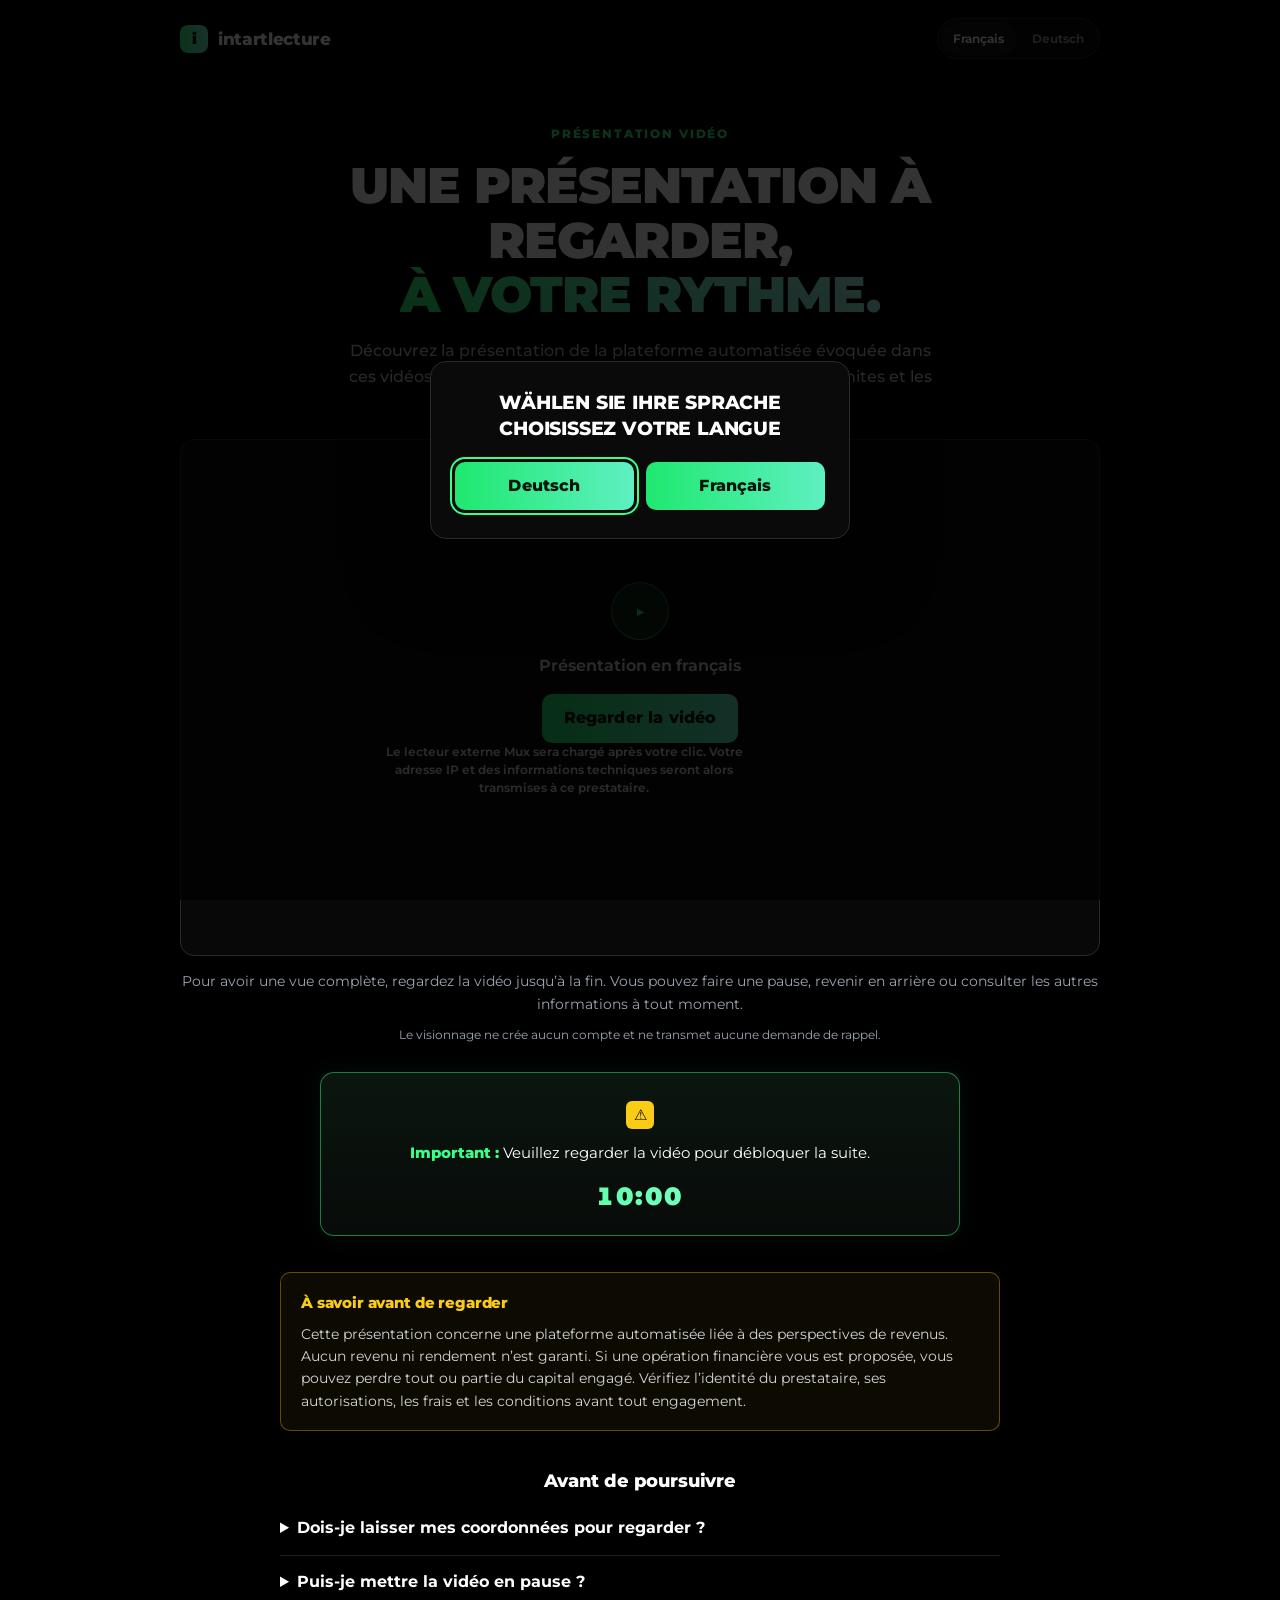
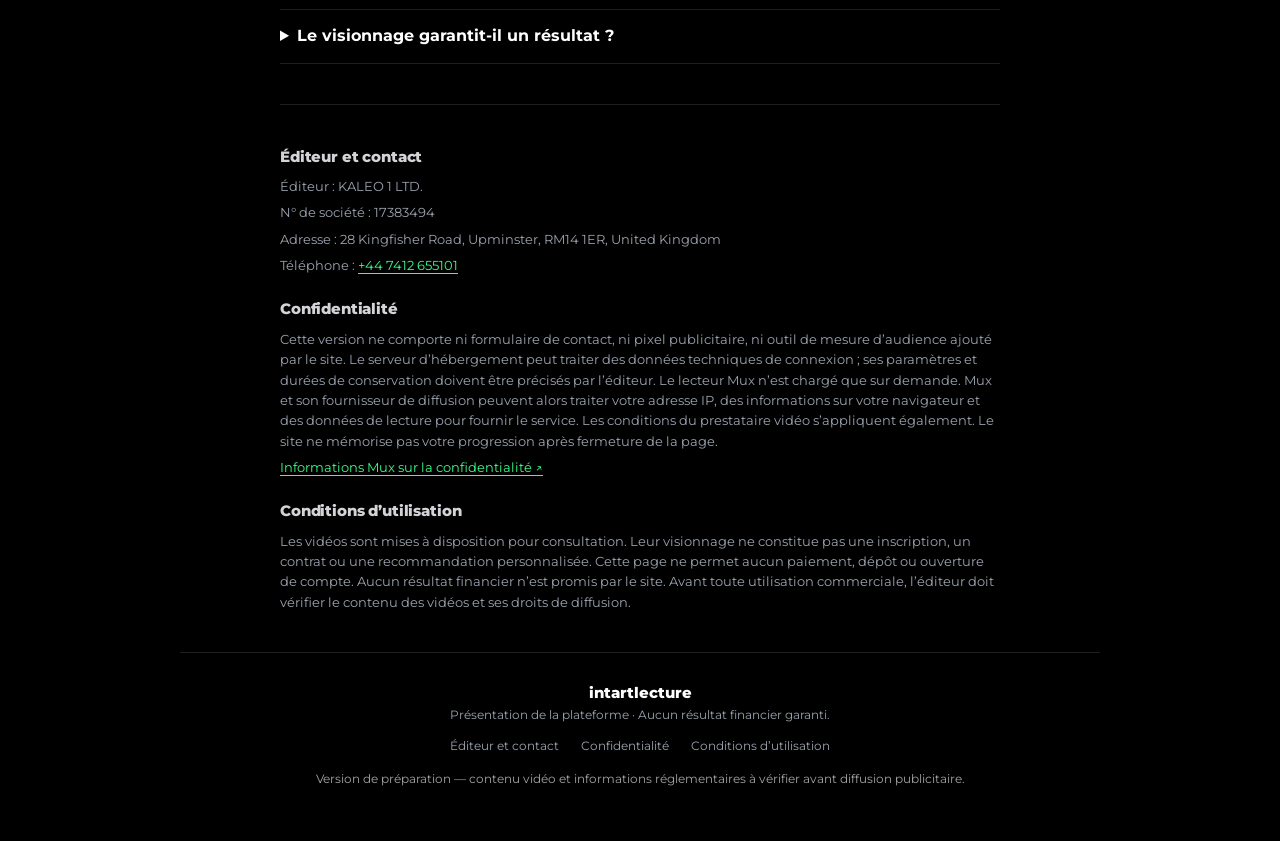
==== commit 6b6b1d78: "Try black VSL style with neon green alert gate Restyle to pure black canvas, Montserrat uppercase he" ====
--- a/index.html
+++ b/index.html
@@ -13,7 +13,7 @@
 <div class="video-caption"><p>Pour avoir une vue complète, regardez la vidéo jusqu’à la fin. Vous pouvez faire une pause, revenir en arrière ou consulter les autres informations à tout moment.</p></div>
 
 <p class="small">Le visionnage ne crée aucun compte et ne transmet aucune demande de rappel.</p>
-<div id="access-gate" class="access-gate"><strong>Suite disponible après visionnage</strong> <span id="access-timer">10:00</span></div><div class="next-row" hidden><a id="continue-link" class="button" href="index2.php">Continuer →</a></div><div id="completed" hidden role="status"><p>La vidéo est terminée. Prenez le temps de vérifier les informations avant de poursuivre.</p><button id="replay" type="button" class="button secondary">Revoir depuis le début</button></div>
+<div id="access-gate" class="access-gate"><strong>Important :</strong> Veuillez regarder la vidéo pour débloquer la suite. <span id="access-timer">10:00</span></div><div class="next-row" hidden><a id="continue-link" class="button" href="index2.php">Continuer →</a></div><div id="completed" hidden role="status"><p>La vidéo est terminée. Prenez le temps de vérifier les informations avant de poursuivre.</p><button id="replay" type="button" class="button secondary">Revoir depuis le début</button></div>
 
 <noscript><p>JavaScript est nécessaire pour charger le lecteur vidéo.</p></noscript>
 </section>
--- a/assets/site.css
+++ b/assets/site.css
@@ -1,35 +1,29 @@
-@import url("https://fonts.googleapis.com/css2?family=Instrument+Sans:ital,wght@0,400;0,500;0,600;0,700;1,400&display=swap");
+@import url("https://fonts.googleapis.com/css2?family=Montserrat:wght@500;600;700;800;900&display=swap");
 
 :root {
-  --font-display: "Instrument Sans", "Avenir Next", "Segoe UI", sans-serif;
-  --font-body: "Instrument Sans", "Avenir Next", "Segoe UI", sans-serif;
-  --font-mono: "Instrument Sans", "Segoe UI", sans-serif;
-  --bg-0: #0b0b0d;
-  --bg-1: #111114;
-  --panel: rgba(18, 18, 22, 0.88);
-  --ink: #f5f5f4;
-  --ink-soft: #a1a1aa;
-  --muted: #71717a;
-  --line: rgba(255, 255, 255, 0.08);
-  --line-strong: rgba(255, 255, 255, 0.14);
-  --accent: #f0b36a;
-  --accent-2: #e8984a;
-  --accent-soft: rgba(240, 179, 106, 0.14);
-  --green: #4ade80;
-  --green-soft: rgba(74, 222, 128, 0.12);
-  --warn: #f0b36a;
+  --font: "Montserrat", "Arial Black", "Segoe UI", sans-serif;
+  --bg: #000000;
+  --ink: #ffffff;
+  --ink-soft: #d4d4d8;
+  --muted: #9ca3af;
+  --line: #1f1f1f;
+  --line-strong: #2a2a2a;
+  --green: #39ff88;
+  --green-2: #7af5d0;
+  --green-dim: rgba(57, 255, 136, 0.14);
+  --green-border: rgba(57, 255, 136, 0.45);
+  --warn: #facc15;
   --error: #fb7185;
-  --shadow: 0 18px 50px rgba(0, 0, 0, 0.45);
-  --radius: 16px;
-  --radius-sm: 12px;
-  --radius-pill: 999px;
-  --content: 1040px;
-  color: var(--ink);
-  background: var(--bg-0);
-  font-family: var(--font-body);
+  --panel: #0a0a0a;
+  --radius: 14px;
+  --radius-sm: 10px;
+  --content: 920px;
+  color: var(--ink);
+  background: var(--bg);
+  font-family: var(--font);
   font-synthesis: none;
   line-height: 1.55;
-  font-size: 17px;
+  font-size: 16px;
 }
 
 * { box-sizing: border-box; }
@@ -39,16 +33,11 @@
   margin: 0;
   min-height: 100vh;
   color: var(--ink);
-  background:
-    radial-gradient(900px 480px at 50% -10%, rgba(240, 179, 106, 0.08), transparent 55%),
-    radial-gradient(700px 420px at 85% 90%, rgba(240, 179, 106, 0.05), transparent 50%),
-    linear-gradient(180deg, #101014 0%, var(--bg-0) 38%, #08080a 100%);
-  background-attachment: fixed;
+  background: #000;
   -webkit-font-smoothing: antialiased;
-  overflow-x: hidden;
-}
-
-a { color: var(--accent); text-underline-offset: 3px; }
+}
+
+a { color: var(--green); text-underline-offset: 3px; }
 button, a { -webkit-tap-highlight-color: transparent; }
 button { font: inherit; cursor: pointer; }
 
@@ -57,80 +46,17 @@
 summary:focus-visible,
 input:focus-visible,
 select:focus-visible {
-  outline: 2px solid var(--accent);
+  outline: 2px solid var(--green);
   outline-offset: 3px;
 }
 
-/* —— Atmosphere (Quant-like grid + warm nodes) —— */
-.atmosphere {
-  position: fixed;
-  inset: 0;
-  z-index: 0;
-  pointer-events: none;
-  overflow: hidden;
-}
-
-.atmosphere-grid {
-  position: absolute;
-  inset: 0;
-  background-image:
-    linear-gradient(rgba(255, 255, 255, 0.035) 1px, transparent 1px),
-    linear-gradient(90deg, rgba(255, 255, 255, 0.035) 1px, transparent 1px);
-  background-size: 56px 56px;
-  mask-image: radial-gradient(ellipse at 50% 30%, #000 15%, transparent 72%);
-  animation: grid-drift 36s linear infinite;
-}
-
-.atmosphere-orb {
-  position: absolute;
-  border-radius: 50%;
-  filter: blur(50px);
-  opacity: 0.4;
-  animation: orb-float 14s ease-in-out infinite;
-}
-
-.atmosphere-orb.a {
-  width: 260px;
-  height: 260px;
-  top: 12%;
-  left: 8%;
-  background: rgba(240, 179, 106, 0.18);
-}
-
-.atmosphere-orb.b {
-  width: 320px;
-  height: 320px;
-  right: 4%;
-  bottom: 8%;
-  background: rgba(232, 152, 74, 0.14);
-  animation-delay: -5s;
-}
-
-.atmosphere-chart { display: none; }
-
-.atmosphere-nodes span {
-  position: absolute;
-  border-radius: 50%;
-  background: var(--accent);
-  box-shadow: 0 0 10px rgba(240, 179, 106, 0.55);
-  animation: node-blink 4.5s ease-in-out infinite;
-}
-
-.atmosphere-nodes span:nth-child(1) { top: 22%; left: 14%; width: 4px; height: 4px; }
-.atmosphere-nodes span:nth-child(2) { top: 38%; left: 7%; width: 6px; height: 6px; animation-delay: 0.8s; opacity: 0.7; }
-.atmosphere-nodes span:nth-child(3) { top: 58%; left: 18%; width: 3px; height: 3px; animation-delay: 1.5s; }
-.atmosphere-nodes span:nth-child(4) { top: 28%; right: 16%; width: 5px; height: 5px; animation-delay: 0.5s; }
-.atmosphere-nodes span:nth-child(5) { top: 52%; right: 10%; width: 4px; height: 4px; animation-delay: 1.2s; }
-.atmosphere-nodes span:nth-child(6) { top: 70%; right: 22%; width: 3px; height: 3px; animation-delay: 1.8s; }
-.atmosphere-nodes span:nth-child(7) { top: 18%; right: 28%; width: 3px; height: 3px; animation-delay: 2.2s; }
-.atmosphere-nodes span:nth-child(8) { top: 44%; left: 26%; width: 2px; height: 2px; animation-delay: 0.3s; }
+/* Hide Quant-era atmosphere if present */
+.atmosphere { display: none !important; }
 
 header,
 main,
 footer {
-  position: relative;
-  z-index: 1;
-  width: min(100% - 48px, var(--content));
+  width: min(100% - 40px, var(--content));
   margin-inline: auto;
 }
 
@@ -140,8 +66,7 @@
   justify-content: space-between;
   align-items: center;
   gap: 16px;
-  padding: 20px 0 16px;
-  animation: rise 0.55s ease both;
+  padding: 18px 0 14px;
 }
 
 .brand {
@@ -150,10 +75,10 @@
   gap: 10px;
   text-decoration: none;
   color: var(--ink);
-  font-family: var(--font-display);
-  font-weight: 650;
-  font-size: 1.12rem;
-  letter-spacing: -0.03em;
+  font-weight: 800;
+  font-size: 1.05rem;
+  letter-spacing: -0.02em;
+  text-transform: lowercase;
 }
 
 .mark {
@@ -162,114 +87,98 @@
   border-radius: 8px;
   display: grid;
   place-items: center;
-  background: linear-gradient(135deg, #f6c58a, var(--accent-2));
-  color: #1a1208;
+  background: linear-gradient(90deg, var(--green), var(--green-2));
+  color: #04140a;
   font-size: 0.95rem;
-  font-weight: 700;
+  font-weight: 900;
 }
 
 .languages {
   display: flex;
   gap: 4px;
-  padding: 4px;
-  border: 1px solid var(--line);
-  border-radius: var(--radius-pill);
-  background: rgba(255, 255, 255, 0.03);
+  padding: 3px;
+  border: 1px solid var(--line-strong);
+  border-radius: 999px;
+  background: #0a0a0a;
 }
 
 .languages a {
-  padding: 7px 14px;
-  border-radius: var(--radius-pill);
+  padding: 7px 12px;
+  border-radius: 999px;
   text-decoration: none;
   color: var(--muted);
-  font-size: 0.84rem;
-  font-weight: 560;
+  font-size: 0.78rem;
+  font-weight: 650;
 }
 
 .languages a:hover { color: var(--ink); }
 
 html[lang="fr"] .languages a[lang="fr"],
 html[lang="de"] .languages a[lang="de"] {
-  background: rgba(255, 255, 255, 0.08);
-  color: var(--ink);
-}
-
-/* —— Intro (centered Quant-like hero) —— */
+  background: #161616;
+  color: var(--ink);
+}
+
+/* —— Intro —— */
 .brand-kicker { display: none; }
 
 .intro {
-  padding: 56px 0 28px;
-  max-width: 760px;
+  padding: 48px 0 22px;
+  text-align: center;
+  max-width: 820px;
   margin-inline: auto;
-  text-align: center;
-  animation: rise 0.65s 0.05s ease both;
 }
 
 .eyebrow {
-  display: inline-flex;
-  align-items: center;
-  gap: 8px;
-  margin: 0;
-  padding: 6px 12px;
-  border: 1px solid rgba(74, 222, 128, 0.35);
-  border-radius: var(--radius-pill);
-  background: var(--green-soft);
-  font-size: 0.7rem;
-  font-weight: 650;
-  letter-spacing: 0.12em;
+  display: inline-block;
+  margin: 0 0 14px;
+  color: var(--green);
+  font-size: 0.72rem;
+  font-weight: 800;
+  letter-spacing: 0.16em;
   text-transform: uppercase;
-  color: var(--green);
-}
-
-.eyebrow::before {
-  content: "";
-  width: 7px;
-  height: 7px;
-  border-radius: 50%;
-  background: var(--green);
-  box-shadow: 0 0 10px rgba(74, 222, 128, 0.7);
-  animation: node-blink 2.4s ease-in-out infinite;
 }
 
 h1 {
-  margin: 18px 0 14px;
-  font-family: var(--font-display);
-  font-size: clamp(2.15rem, 5vw, 3.4rem);
-  font-weight: 700;
+  margin: 0 0 16px;
+  font-size: clamp(1.85rem, 5.2vw, 3.15rem);
+  font-weight: 900;
   line-height: 1.08;
-  letter-spacing: -0.04em;
+  letter-spacing: -0.02em;
+  text-transform: uppercase;
   color: var(--ink);
 }
 
 h1 .accent {
-  color: var(--accent);
+  display: inline-block;
+  background: linear-gradient(90deg, #2dff7a 0%, #6ef5c8 55%, #a8fff0 100%);
+  -webkit-background-clip: text;
+  background-clip: text;
+  color: transparent;
 }
 
 h2 {
   margin: 0 0 12px;
-  font-family: var(--font-display);
-  font-size: 1.2rem;
-  font-weight: 650;
-  letter-spacing: -0.02em;
+  font-size: 1.1rem;
+  font-weight: 800;
+  letter-spacing: -0.01em;
 }
 
 p { margin: 0.7em 0; }
 
 .lede {
   margin: 0 auto;
-  max-width: 52ch;
-  color: var(--ink-soft);
-  font-size: 1.02rem;
+  max-width: 54ch;
+  color: var(--ink-soft);
+  font-size: 1rem;
+  font-weight: 500;
   line-height: 1.65;
 }
 
 /* —— Video —— */
-.watch {
-  animation: rise 0.7s 0.1s ease both;
-}
+.watch { text-align: center; }
 
 .video-shell {
-  position: relative;
   width: 100%;
   aspect-ratio: 16 / 9;
   display: grid;
@@ -277,27 +186,10 @@
   overflow: hidden;
   border: 1px solid var(--line-strong);
   border-radius: var(--radius);
-  background: linear-gradient(180deg, #151518, #0d0d10);
-  box-shadow: var(--shadow);
-}
-
-.video-shell::before {
-  content: "";
-  position: absolute;
-  inset: 0;
-  background:
-    linear-gradient(rgba(255, 255, 255, 0.03) 1px, transparent 1px),
-    linear-gradient(90deg, rgba(255, 255, 255, 0.03) 1px, transparent 1px);
-  background-size: 32px 32px;
-  opacity: 0.7;
-  pointer-events: none;
-}
-
-.video-shell:has(mux-player)::before { display: none; }
+  background: #080808;
+}
 
 .video-shell mux-player {
-  position: relative;
-  z-index: 1;
   display: block;
   width: 100%;
   height: 100%;
@@ -305,32 +197,28 @@
 }
 
 #video-placeholder {
-  position: relative;
-  z-index: 1;
   width: min(100%, 560px);
-  padding: 28px 24px;
+  padding: 28px 20px;
   text-align: center;
 }
 
 #video-placeholder > p {
-  margin: 0 0 18px;
-  color: var(--ink-soft);
-  font-weight: 560;
+  margin: 0 0 16px;
+  color: var(--ink-soft);
+  font-weight: 650;
 }
 
 .play-symbol {
   display: grid;
   place-items: center;
-  width: 64px;
-  height: 64px;
-  margin: 0 auto 16px;
+  width: 58px;
+  height: 58px;
+  margin: 0 auto 14px;
   border-radius: 50%;
-  background: var(--accent-soft);
-  border: 1px solid rgba(240, 179, 106, 0.35);
-  color: var(--accent);
-  font-size: 1.1rem;
-  line-height: 1;
-  animation: play-pulse 2.8s ease-in-out infinite;
+  border: 1px solid var(--green-border);
+  background: var(--green-dim);
+  color: var(--green);
+  font-size: 1.05rem;
 }
 
 .button {
@@ -339,43 +227,33 @@
   justify-content: center;
   gap: 8px;
   min-height: 48px;
-  padding: 12px 24px;
+  padding: 12px 22px;
   border: 0;
-  border-radius: var(--radius-pill);
-  background: linear-gradient(180deg, #f6c58a 0%, var(--accent) 45%, var(--accent-2) 100%);
-  color: #1a1208;
+  border-radius: 10px;
+  background: linear-gradient(90deg, #1fe86f, #5ef0c2);
+  color: #04140a;
   text-decoration: none;
-  font-weight: 700;
-  letter-spacing: -0.01em;
-  box-shadow: 0 10px 28px rgba(240, 179, 106, 0.22);
-  transition: transform 0.2s ease, filter 0.2s ease, box-shadow 0.2s ease;
-}
-
-.button:hover {
-  filter: brightness(1.05);
-  box-shadow: 0 12px 32px rgba(240, 179, 106, 0.3);
-}
-
+  font-weight: 800;
+  letter-spacing: 0.01em;
+  transition: filter 0.2s ease, transform 0.2s ease;
+}
+
+.button:hover { filter: brightness(1.06); }
 .button:active { transform: translateY(1px); }
 
 .secondary {
-  background: rgba(255, 255, 255, 0.06);
+  background: transparent;
   color: var(--ink);
   border: 1px solid var(--line-strong);
-  box-shadow: none;
-}
-
-.secondary:hover {
-  filter: none;
-  background: rgba(255, 255, 255, 0.1);
-  box-shadow: none;
-}
+}
+
+.secondary:hover { filter: none; background: #111; }
 
 .disclosure {
   max-width: 46ch;
-  margin: 16px auto 0;
-  color: var(--muted);
-  font-size: 0.78rem;
+  margin: 14px auto 0;
+  color: var(--muted);
+  font-size: 0.75rem;
   line-height: 1.5;
 }
 
@@ -390,8 +268,7 @@
 .video-caption {
   margin-top: 14px;
   color: var(--muted);
-  font-size: 0.92rem;
-  text-align: center;
+  font-size: 0.9rem;
 }
 
 .video-caption p { margin: 0; }
@@ -399,38 +276,55 @@
 .small {
   margin-top: 10px;
   color: var(--muted);
-  font-size: 0.8rem;
+  font-size: 0.78rem;
+}
+
+/* —— Access gate as Important alert box —— */
+.access-gate {
+  position: relative;
+  display: block;
+  max-width: 640px;
+  margin: 28px auto 0;
+  padding: 28px 22px 20px;
+  border: 1px solid var(--green-border);
+  border-radius: var(--radius);
+  background: linear-gradient(180deg, rgba(20, 40, 28, 0.55), rgba(8, 12, 10, 0.9));
+  color: var(--ink);
   text-align: center;
-}
-
-/* —— Access gate —— */
-.access-gate {
-  display: flex;
-  flex-wrap: wrap;
-  align-items: baseline;
-  justify-content: space-between;
-  gap: 8px 16px;
-  margin: 20px 0 0;
-  padding: 14px 16px;
-  border: 1px solid var(--line);
-  border-radius: var(--radius-sm);
-  background: rgba(255, 255, 255, 0.03);
-  color: var(--ink-soft);
-  font-size: 0.92rem;
+  font-size: 0.95rem;
   font-variant-numeric: tabular-nums;
+  box-shadow: 0 0 24px rgba(57, 255, 136, 0.06);
+}
+
+.access-gate::before {
+  content: "⚠";
+  display: block;
+  margin: 0 auto 12px;
+  width: 28px;
+  height: 28px;
+  line-height: 28px;
+  border-radius: 6px;
+  background: var(--warn);
+  color: #111;
+  font-size: 0.95rem;
+  font-weight: 900;
 }
 
 .access-gate strong {
-  font-weight: 650;
-  color: var(--ink);
+  color: var(--green);
+  font-weight: 800;
 }
 
 .access-gate span {
-  margin-left: auto;
-  font-size: 1.2rem;
-  font-weight: 700;
-  color: var(--accent);
-  letter-spacing: 0.04em;
+  display: block;
+  margin-top: 12px;
+  font-size: 1.55rem;
+  font-weight: 900;
+  letter-spacing: 0.06em;
+  background: linear-gradient(90deg, #2dff7a, #a8fff0);
+  -webkit-background-clip: text;
+  background-clip: text;
+  color: transparent;
 }
 
 .next-row {
@@ -443,37 +337,37 @@
 }
 
 #completed {
-  margin: 20px 0 0;
+  max-width: 640px;
+  margin: 22px auto 0;
   padding: 18px;
-  border: 1px solid rgba(74, 222, 128, 0.28);
+  border: 1px solid var(--green-border);
   border-radius: var(--radius-sm);
-  background: var(--green-soft);
-  color: #bbf7d0;
+  background: rgba(57, 255, 136, 0.06);
+  color: #d1fae5;
   text-align: center;
-  animation: rise 0.4s ease both;
 }
 
 #completed p { margin: 0 0 14px; }
 
 .video-finished {
-  box-shadow: 0 0 0 3px rgba(240, 179, 106, 0.35);
+  box-shadow: 0 0 0 3px rgba(57, 255, 136, 0.28);
 }
 
 /* —— Lead form —— */
 .lead-card {
-  margin: 24px 0 0;
-  padding: 26px;
-  border: 1px solid var(--line);
+  max-width: 640px;
+  margin: 24px auto 0;
+  padding: 24px;
+  border: 1px solid var(--line-strong);
   border-radius: var(--radius);
   background: var(--panel);
-  box-shadow: var(--shadow);
-  animation: rise 0.45s ease both;
+  text-align: left;
 }
 
 .lead-card > p {
-  margin: 0 0 18px;
-  color: var(--ink-soft);
-  font-size: 0.95rem;
+  margin: 0 0 16px;
+  color: var(--ink-soft);
+  font-size: 0.92rem;
 }
 
 .lead-card[hidden] { display: none !important; }
@@ -487,8 +381,8 @@
   display: grid;
   gap: 6px;
   color: var(--ink);
-  font-size: 0.88rem;
-  font-weight: 600;
+  font-size: 0.86rem;
+  font-weight: 700;
 }
 
 #lead-form input,
@@ -498,24 +392,23 @@
   padding: 10px 12px;
   border: 1px solid var(--line-strong);
   border-radius: var(--radius-sm);
-  background: rgba(0, 0, 0, 0.35);
+  background: #050505;
   color: var(--ink);
   font: inherit;
 }
 
 #lead-form input:focus,
 #lead-form select:focus {
-  border-color: rgba(240, 179, 106, 0.55);
+  border-color: var(--green-border);
   outline: none;
-  box-shadow: 0 0 0 3px rgba(240, 179, 106, 0.14);
+  box-shadow: 0 0 0 3px rgba(57, 255, 136, 0.12);
 }
 
 #lead-form .consent {
   display: flex;
   align-items: flex-start;
   gap: 10px;
-  margin-top: 4px;
-  font-weight: 450;
+  font-weight: 500;
   color: var(--ink-soft);
 }
 
@@ -523,7 +416,7 @@
   width: auto;
   min-height: 0;
   margin-top: 3px;
-  accent-color: var(--accent);
+  accent-color: var(--green);
 }
 
 #lead-form .button {
@@ -531,32 +424,44 @@
   margin-top: 4px;
 }
 
-#lead-form .small { margin: 0; text-align: left; }
+#lead-form .small {
+  margin: 0;
+  text-align: left;
+}
 
 /* —— Risk / FAQ / Legal —— */
 .risk {
-  margin: 32px 0 0;
+  max-width: 720px;
+  margin: 36px auto 0;
   padding: 18px 20px;
-  border: 1px solid rgba(240, 179, 106, 0.22);
-  border-left: 3px solid var(--accent);
-  border-radius: 0 var(--radius-sm) var(--radius-sm) 0;
-  background: rgba(240, 179, 106, 0.05);
+  border: 1px solid rgba(250, 204, 21, 0.35);
+  border-radius: var(--radius-sm);
+  background: rgba(250, 204, 21, 0.05);
+  text-align: left;
 }
 
 .risk h2 {
   margin: 0 0 8px;
-  font-size: 1rem;
-  color: #f6d2a2;
+  font-size: 0.95rem;
+  color: var(--warn);
 }
 
 .risk p {
   margin: 0;
   color: var(--ink-soft);
-  font-size: 0.92rem;
-}
-
-.faq { margin: 36px 0 0; }
-.faq h2 { margin-bottom: 8px; }
+  font-size: 0.9rem;
+}
+
+.faq {
+  max-width: 720px;
+  margin: 36px auto 0;
+  text-align: left;
+}
+
+.faq h2 {
+  margin-bottom: 8px;
+  text-align: center;
+}
 
 details {
   padding: 14px 0;
@@ -565,22 +470,24 @@
 
 summary {
   cursor: pointer;
-  font-weight: 650;
+  font-weight: 700;
   color: var(--ink);
 }
 
 details p {
   margin: 10px 0 0;
   color: var(--ink-soft);
-  font-size: 0.95rem;
+  font-size: 0.92rem;
 }
 
 .legal {
-  margin: 40px 0 0;
+  max-width: 720px;
+  margin: 40px auto 0;
   padding-top: 18px;
   border-top: 1px solid var(--line);
   color: var(--muted);
-  font-size: 0.86rem;
+  font-size: 0.82rem;
+  text-align: left;
   scroll-margin-top: 20px;
 }
 
@@ -588,7 +495,7 @@
   margin-top: 22px;
   margin-bottom: 8px;
   color: var(--ink-soft);
-  font-size: 1rem;
+  font-size: 0.95rem;
   scroll-margin-top: 20px;
 }
 
@@ -606,90 +513,89 @@
   gap: 12px;
   align-items: center;
   padding: 12px;
-  border: 1px solid var(--line);
+  border: 1px solid var(--line-strong);
   border-radius: var(--radius-sm);
   color: var(--ink-soft);
   text-decoration: none;
-  font-size: 0.9rem;
-  background: rgba(255, 255, 255, 0.03);
+  font-size: 0.88rem;
+  background: #0a0a0a;
 }
 
 .chapters span {
-  font-size: 0.75rem;
+  font-size: 0.72rem;
   color: var(--muted);
 }
 
 .chapters [aria-current] {
-  border-color: rgba(240, 179, 106, 0.4);
-  color: var(--accent);
+  border-color: var(--green-border);
+  color: var(--green);
 }
 
 .tag {
   padding-top: 12px;
-  color: var(--accent);
-  font-size: 0.75rem;
-  font-weight: 700;
+  color: var(--green);
+  font-size: 0.72rem;
+  font-weight: 800;
   white-space: nowrap;
 }
 
 /* —— Footer —— */
 footer {
   padding: 28px 0 40px;
-  margin-top: 36px;
+  margin-top: 40px;
   border-top: 1px solid var(--line);
   color: var(--muted);
-  font-size: 0.82rem;
+  font-size: 0.78rem;
+  text-align: center;
 }
 
 footer p { margin: 0 0 12px; }
 
 footer strong {
   color: var(--ink);
-  font-family: var(--font-display);
-  font-size: 1rem;
-  font-weight: 650;
+  font-size: 0.95rem;
+  font-weight: 800;
 }
 
 footer nav {
   display: flex;
+  justify-content: center;
   flex-wrap: wrap;
-  gap: 8px 20px;
+  gap: 8px 22px;
   margin-bottom: 14px;
 }
 
 footer nav a {
-  color: var(--ink-soft);
+  color: var(--muted);
   text-decoration: none;
 }
 
-footer nav a:hover { color: var(--accent); }
-
-.draft { color: var(--accent); }
+footer nav a:hover { color: var(--green); }
+
+.draft { color: #a3a3a3; }
 
 /* —— Language dialog —— */
 #language-dialog {
-  width: min(440px, calc(100% - 32px));
-  padding: 28px 26px;
+  width: min(420px, calc(100% - 32px));
+  padding: 28px 24px;
   border: 1px solid var(--line-strong);
-  border-radius: 18px;
-  color: var(--ink);
-  background: linear-gradient(180deg, #17171b, #101014);
-  box-shadow: 0 24px 90px rgba(0, 0, 0, 0.6);
+  border-radius: 16px;
+  color: var(--ink);
+  background: #0a0a0a;
+  box-shadow: 0 24px 80px rgba(0, 0, 0, 0.7);
 }
 
 #language-dialog::backdrop {
-  background: rgba(0, 0, 0, 0.72);
-  backdrop-filter: blur(4px);
+  background: rgba(0, 0, 0, 0.8);
 }
 
 #language-title {
   margin: 0 0 20px;
-  font-family: var(--font-display);
-  font-size: 1.35rem;
-  font-weight: 700;
+  font-size: 1.2rem;
+  font-weight: 800;
   line-height: 1.35;
-  letter-spacing: -0.03em;
   text-align: center;
+  text-transform: uppercase;
 }
 
 .language-options {
@@ -701,33 +607,7 @@
 .language-options .button { width: 100%; }
 
 [hidden] { display: none !important; }
-
 .font-switcher { display: none !important; }
-
-@keyframes rise {
-  from { opacity: 0; transform: translateY(12px); }
-  to { opacity: 1; transform: none; }
-}
-
-@keyframes orb-float {
-  0%, 100% { transform: translate3d(0, 0, 0) scale(1); }
-  50% { transform: translate3d(14px, -18px, 0) scale(1.05); }
-}
-
-@keyframes grid-drift {
-  from { background-position: 0 0, 0 0; }
-  to { background-position: 56px 56px, 56px 56px; }
-}
-
-@keyframes node-blink {
-  0%, 100% { opacity: 0.25; }
-  50% { opacity: 1; }
-}
-
-@keyframes play-pulse {
-  0%, 100% { box-shadow: 0 0 18px rgba(240, 179, 106, 0.12); transform: scale(1); }
-  50% { box-shadow: 0 0 28px rgba(240, 179, 106, 0.28); transform: scale(1.04); }
-}
 
 @media (prefers-reduced-motion: reduce) {
   html { scroll-behavior: auto; }
@@ -738,22 +618,16 @@
 }
 
 @media (max-width: 640px) {
-  :root { font-size: 16px; }
-
   header, main, footer {
-    width: min(100% - 28px, var(--content));
+    width: min(100% - 24px, var(--content));
   }
 
-  header { padding-top: 14px; padding-bottom: 12px; }
-  .brand { font-size: 1.05rem; }
-  .languages a { padding: 6px 10px; font-size: 0.8rem; }
-  .intro { padding-top: 36px; }
-  .lede { font-size: 0.98rem; }
+  .intro { padding-top: 32px; }
+  h1 { font-size: clamp(1.55rem, 8vw, 2.2rem); }
 
   .video-shell {
     aspect-ratio: auto;
-    min-height: 270px;
-    border-radius: 14px;
+    min-height: 250px;
   }
 
   .video-shell:has(mux-player) {
@@ -761,15 +635,13 @@
     min-height: 0;
   }
 
-  #video-placeholder { padding: 20px 14px; }
-
-  .access-gate { flex-direction: column; align-items: flex-start; }
-  .access-gate span { margin-left: 0; }
+  .access-gate { padding: 26px 16px 18px; }
+  .access-gate span { font-size: 1.35rem; }
 
   .next-row .button,
   #lead-form .button,
   .language-options .button { width: 100%; }
 
-  .lead-card { padding: 20px 16px; }
+  .lead-card { padding: 18px 14px; }
   .chapters { grid-template-columns: 1fr; }
 }
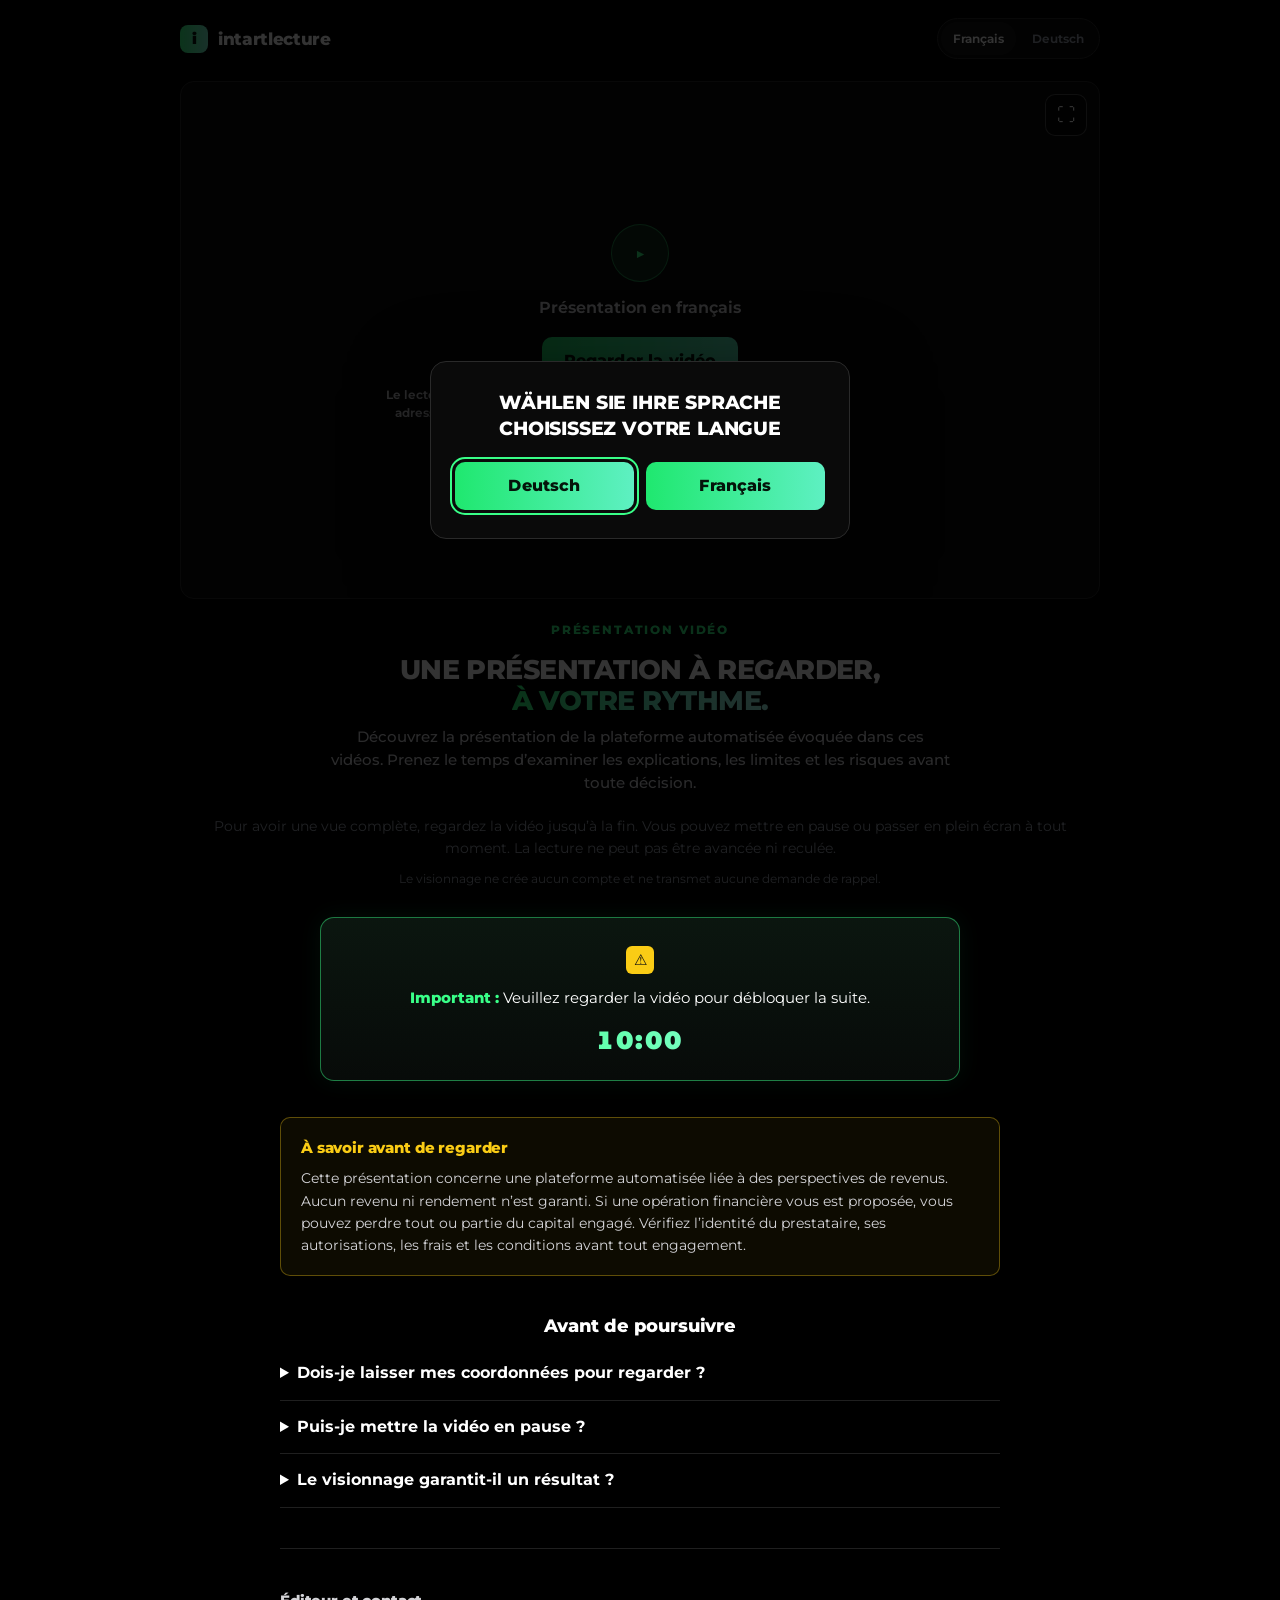
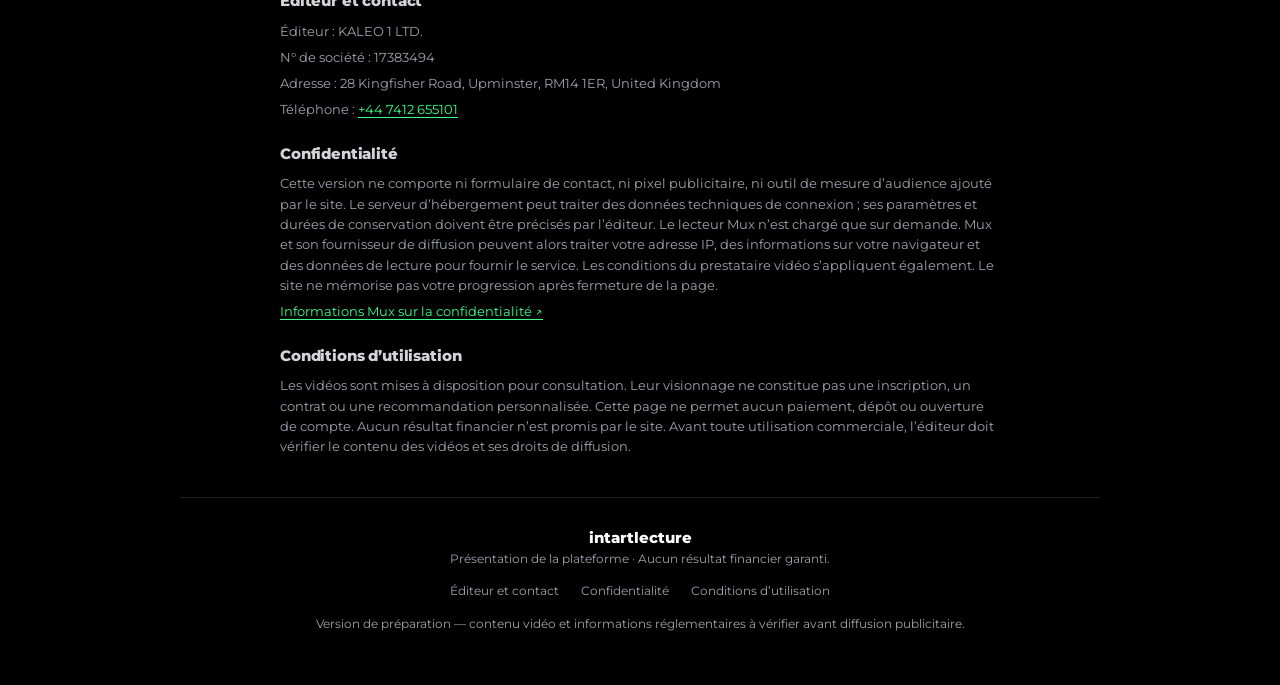
==== commit ba36d700: "Put the video first and lock timeline scrubbing Move the intro under the player, add a fullscreen co" ====
--- a/index.html
+++ b/index.html
@@ -5,12 +5,12 @@
 <script src="./assets/site.js" defer></script></head><body data-step="1">
 <header><a class="brand" href="index.html"><span class="mark" aria-hidden="true">i</span> intartlecture</a>
 <nav aria-label="Langue" class="languages"><a data-language="fr" href="./index.html" lang="fr">Français</a><a data-language="de" href="de/index.html" lang="de">Deutsch</a></nav></header>
-<main><section class="intro"><p class="brand-kicker">intartlecture</p><p class="eyebrow">PRÉSENTATION VIDÉO</p><h1>Une présentation à regarder,<br><span class="accent">à votre rythme.</span></h1><p class="lede">Découvrez la présentation de la plateforme automatisée évoquée dans ces vidéos. Prenez le temps d’examiner les explications, les limites et les risques avant toute décision.</p></section>
-<section class="watch" aria-label="PRÉSENTATION VIDÉO">
+<main><section class="watch" aria-label="PRÉSENTATION VIDÉO">
 <div class="video-shell" id="video-shell" data-playback="z45tPTTstM5g8OUixneiAtL3zSoDLWXkxtRVxASDyOs" data-error="Le lecteur ne peut pas être chargé. Réessayez ou revenez plus tard." data-retry="Réessayer">
 <div id="video-placeholder"><span class="play-symbol" aria-hidden="true">▶</span><p>Présentation en français</p><button class="button" id="load-video" type="button">Regarder la vidéo</button><p class="disclosure">Le lecteur externe Mux sera chargé après votre clic. Votre adresse IP et des informations techniques seront alors transmises à ce prestataire.</p></div></div>
+<section class="intro"><p class="brand-kicker">intartlecture</p><p class="eyebrow">PRÉSENTATION VIDÉO</p><h1>Une présentation à regarder,<br><span class="accent">à votre rythme.</span></h1><p class="lede">Découvrez la présentation de la plateforme automatisée évoquée dans ces vidéos. Prenez le temps d’examiner les explications, les limites et les risques avant toute décision.</p></section>
 <p class="video-status" id="video-status" role="status"></p>
-<div class="video-caption"><p>Pour avoir une vue complète, regardez la vidéo jusqu’à la fin. Vous pouvez faire une pause, revenir en arrière ou consulter les autres informations à tout moment.</p></div>
+<div class="video-caption"><p>Pour avoir une vue complète, regardez la vidéo jusqu’à la fin. Vous pouvez mettre en pause ou passer en plein écran à tout moment. La lecture ne peut pas être avancée ni reculée.</p></div>
 
 <p class="small">Le visionnage ne crée aucun compte et ne transmet aucune demande de rappel.</p>
 <div id="access-gate" class="access-gate"><strong>Important :</strong> Veuillez regarder la vidéo pour débloquer la suite. <span id="access-timer">10:00</span></div><div class="next-row" hidden><a id="continue-link" class="button" href="index2.php">Continuer →</a></div><div id="completed" hidden role="status"><p>La vidéo est terminée. Prenez le temps de vérifier les informations avant de poursuivre.</p><button id="replay" type="button" class="button secondary">Revoir depuis le début</button></div>
@@ -18,7 +18,7 @@
 <noscript><p>JavaScript est nécessaire pour charger le lecteur vidéo.</p></noscript>
 </section>
 <aside class="risk"><h2>À savoir avant de regarder</h2><p>Cette présentation concerne une plateforme automatisée liée à des perspectives de revenus. Aucun revenu ni rendement n’est garanti. Si une opération financière vous est proposée, vous pouvez perdre tout ou partie du capital engagé. Vérifiez l’identité du prestataire, ses autorisations, les frais et les conditions avant tout engagement.</p></aside>
-<section class="faq"><h2>Avant de poursuivre</h2><details><summary>Dois-je laisser mes coordonnées pour regarder ?</summary><p>Non. Les vidéos restent accessibles sans formulaire, sans inscription et sans obligation d’achat.</p></details><details><summary>Puis-je mettre la vidéo en pause ?</summary><p>Oui. Les commandes de lecture, de volume, de plein écran et de navigation restent disponibles.</p></details><details><summary>Le visionnage garantit-il un résultat ?</summary><p>Non. Une présentation ne garantit aucun résultat. Ne vous engagez pas sur la seule base d’une promesse de revenus.</p></details></section>
+<section class="faq"><h2>Avant de poursuivre</h2><details><summary>Dois-je laisser mes coordonnées pour regarder ?</summary><p>Non. Les vidéos restent accessibles sans formulaire, sans inscription et sans obligation d’achat.</p></details><details><summary>Puis-je mettre la vidéo en pause ?</summary><p>Oui. Lecture, volume et plein écran restent disponibles. La barre de lecture ne permet pas d’avancer ou de reculer.</p></details><details><summary>Le visionnage garantit-il un résultat ?</summary><p>Non. Une présentation ne garantit aucun résultat. Ne vous engagez pas sur la seule base d’une promesse de revenus.</p></details></section>
 <section class="legal" aria-label="Éditeur et contact">
 <h2 id="operator">Éditeur et contact</h2><p>Éditeur : KALEO 1 LTD.</p>
 <p>N° de société : 17383494</p>
--- a/assets/site.css
+++ b/assets/site.css
@@ -123,9 +123,9 @@
 .brand-kicker { display: none; }
 
 .intro {
-  padding: 48px 0 22px;
-  text-align: center;
-  max-width: 820px;
+  padding: 18px 0 6px;
+  text-align: center;
+  max-width: 720px;
   margin-inline: auto;
 }
 
@@ -140,10 +140,10 @@
 }
 
 h1 {
-  margin: 0 0 16px;
-  font-size: clamp(1.85rem, 5.2vw, 3.15rem);
-  font-weight: 900;
-  line-height: 1.08;
+  margin: 0 0 10px;
+  font-size: clamp(1.15rem, 2.5vw, 1.7rem);
+  font-weight: 800;
+  line-height: 1.15;
   letter-spacing: -0.02em;
   text-transform: uppercase;
   color: var(--ink);
@@ -168,17 +168,21 @@
 
 .lede {
   margin: 0 auto;
-  max-width: 54ch;
-  color: var(--ink-soft);
-  font-size: 1rem;
+  max-width: 62ch;
+  color: var(--ink-soft);
+  font-size: 0.92rem;
   font-weight: 500;
-  line-height: 1.65;
+  line-height: 1.55;
 }
 
 /* —— Video —— */
-.watch { text-align: center; }
+.watch {
+  margin-top: 8px;
+  text-align: center;
+}
 
 .video-shell {
+  position: relative;
   width: 100%;
   aspect-ratio: 16 / 9;
   display: grid;
@@ -194,7 +198,32 @@
   width: 100%;
   height: 100%;
   --media-object-fit: contain;
-}
+  --time-range: none;
+  --seek-backward-button: none;
+  --seek-forward-button: none;
+  --fullscreen-button: flex;
+}
+
+.fullscreen-toggle {
+  position: absolute;
+  z-index: 4;
+  top: 12px;
+  right: 12px;
+  display: inline-flex;
+  align-items: center;
+  justify-content: center;
+  width: 42px;
+  height: 42px;
+  padding: 0;
+  border: 1px solid rgba(255, 255, 255, 0.28);
+  border-radius: 10px;
+  background: rgba(0, 0, 0, 0.62);
+  color: #fff;
+  font-size: 1.15rem;
+  line-height: 1;
+}
+
+.fullscreen-toggle:hover { background: rgba(0, 0, 0, 0.82); }
 
 #video-placeholder {
   width: min(100%, 560px);
@@ -622,8 +651,8 @@
     width: min(100% - 24px, var(--content));
   }
 
-  .intro { padding-top: 32px; }
-  h1 { font-size: clamp(1.55rem, 8vw, 2.2rem); }
+  .intro { padding-top: 14px; }
+  h1 { font-size: 1.15rem; }
 
   .video-shell {
     aspect-ratio: auto;
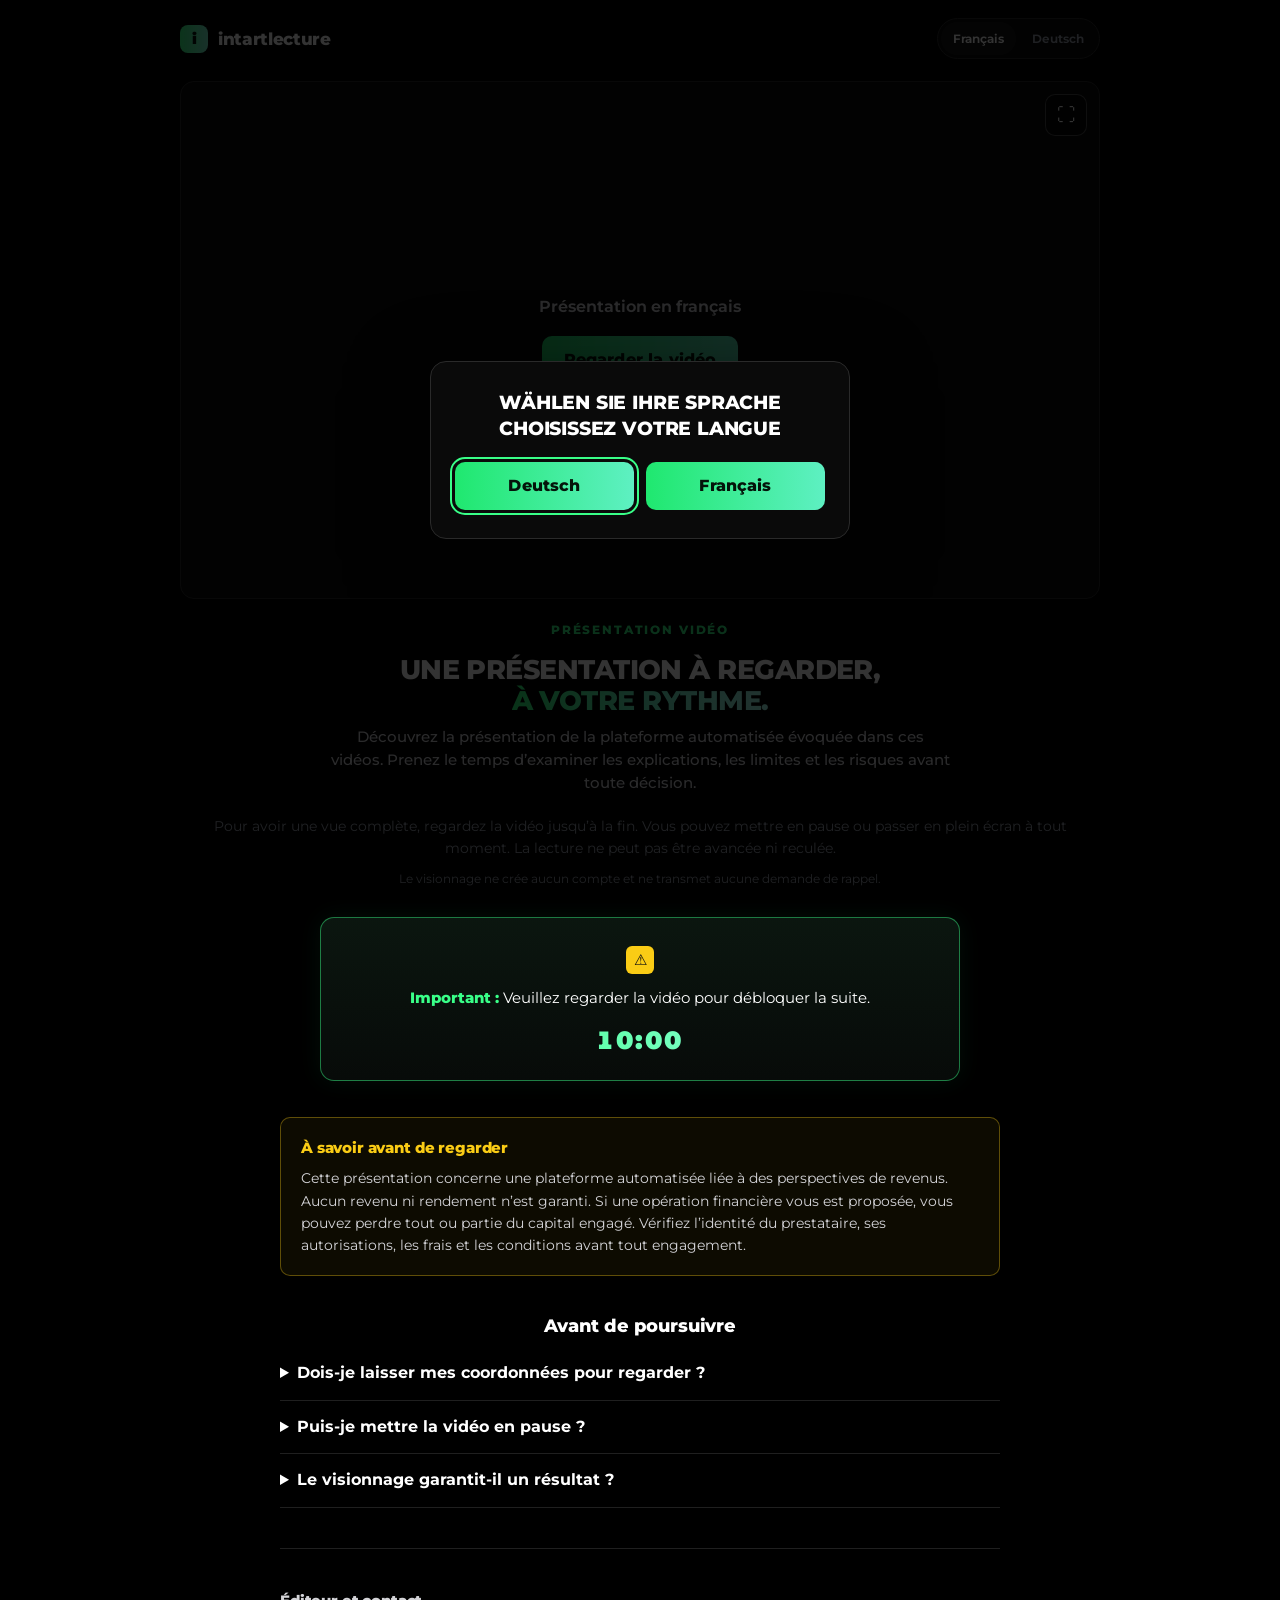
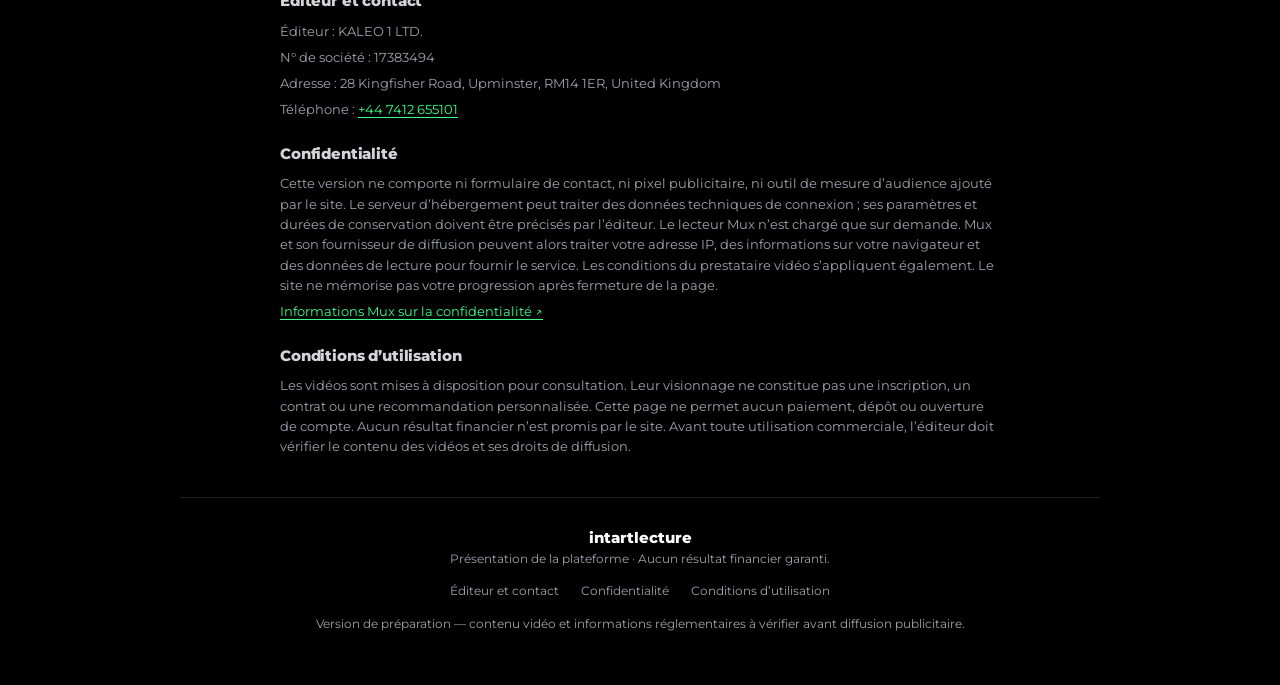
==== commit 2b2c67b4: "Remove the extra play icon and Mux disclosure Keep only the language label and the green watch butto" ====
--- a/index.html
+++ b/index.html
@@ -7,7 +7,7 @@
 <nav aria-label="Langue" class="languages"><a data-language="fr" href="./index.html" lang="fr">Français</a><a data-language="de" href="de/index.html" lang="de">Deutsch</a></nav></header>
 <main><section class="watch" aria-label="PRÉSENTATION VIDÉO">
 <div class="video-shell" id="video-shell" data-playback="z45tPTTstM5g8OUixneiAtL3zSoDLWXkxtRVxASDyOs" data-error="Le lecteur ne peut pas être chargé. Réessayez ou revenez plus tard." data-retry="Réessayer">
-<div id="video-placeholder"><span class="play-symbol" aria-hidden="true">▶</span><p>Présentation en français</p><button class="button" id="load-video" type="button">Regarder la vidéo</button><p class="disclosure">Le lecteur externe Mux sera chargé après votre clic. Votre adresse IP et des informations techniques seront alors transmises à ce prestataire.</p></div></div>
+<div id="video-placeholder"><p>Présentation en français</p><button class="button" id="load-video" type="button">Regarder la vidéo</button></div></div>
 <section class="intro"><p class="brand-kicker">intartlecture</p><p class="eyebrow">PRÉSENTATION VIDÉO</p><h1>Une présentation à regarder,<br><span class="accent">à votre rythme.</span></h1><p class="lede">Découvrez la présentation de la plateforme automatisée évoquée dans ces vidéos. Prenez le temps d’examiner les explications, les limites et les risques avant toute décision.</p></section>
 <p class="video-status" id="video-status" role="status"></p>
 <div class="video-caption"><p>Pour avoir une vue complète, regardez la vidéo jusqu’à la fin. Vous pouvez mettre en pause ou passer en plein écran à tout moment. La lecture ne peut pas être avancée ni reculée.</p></div>
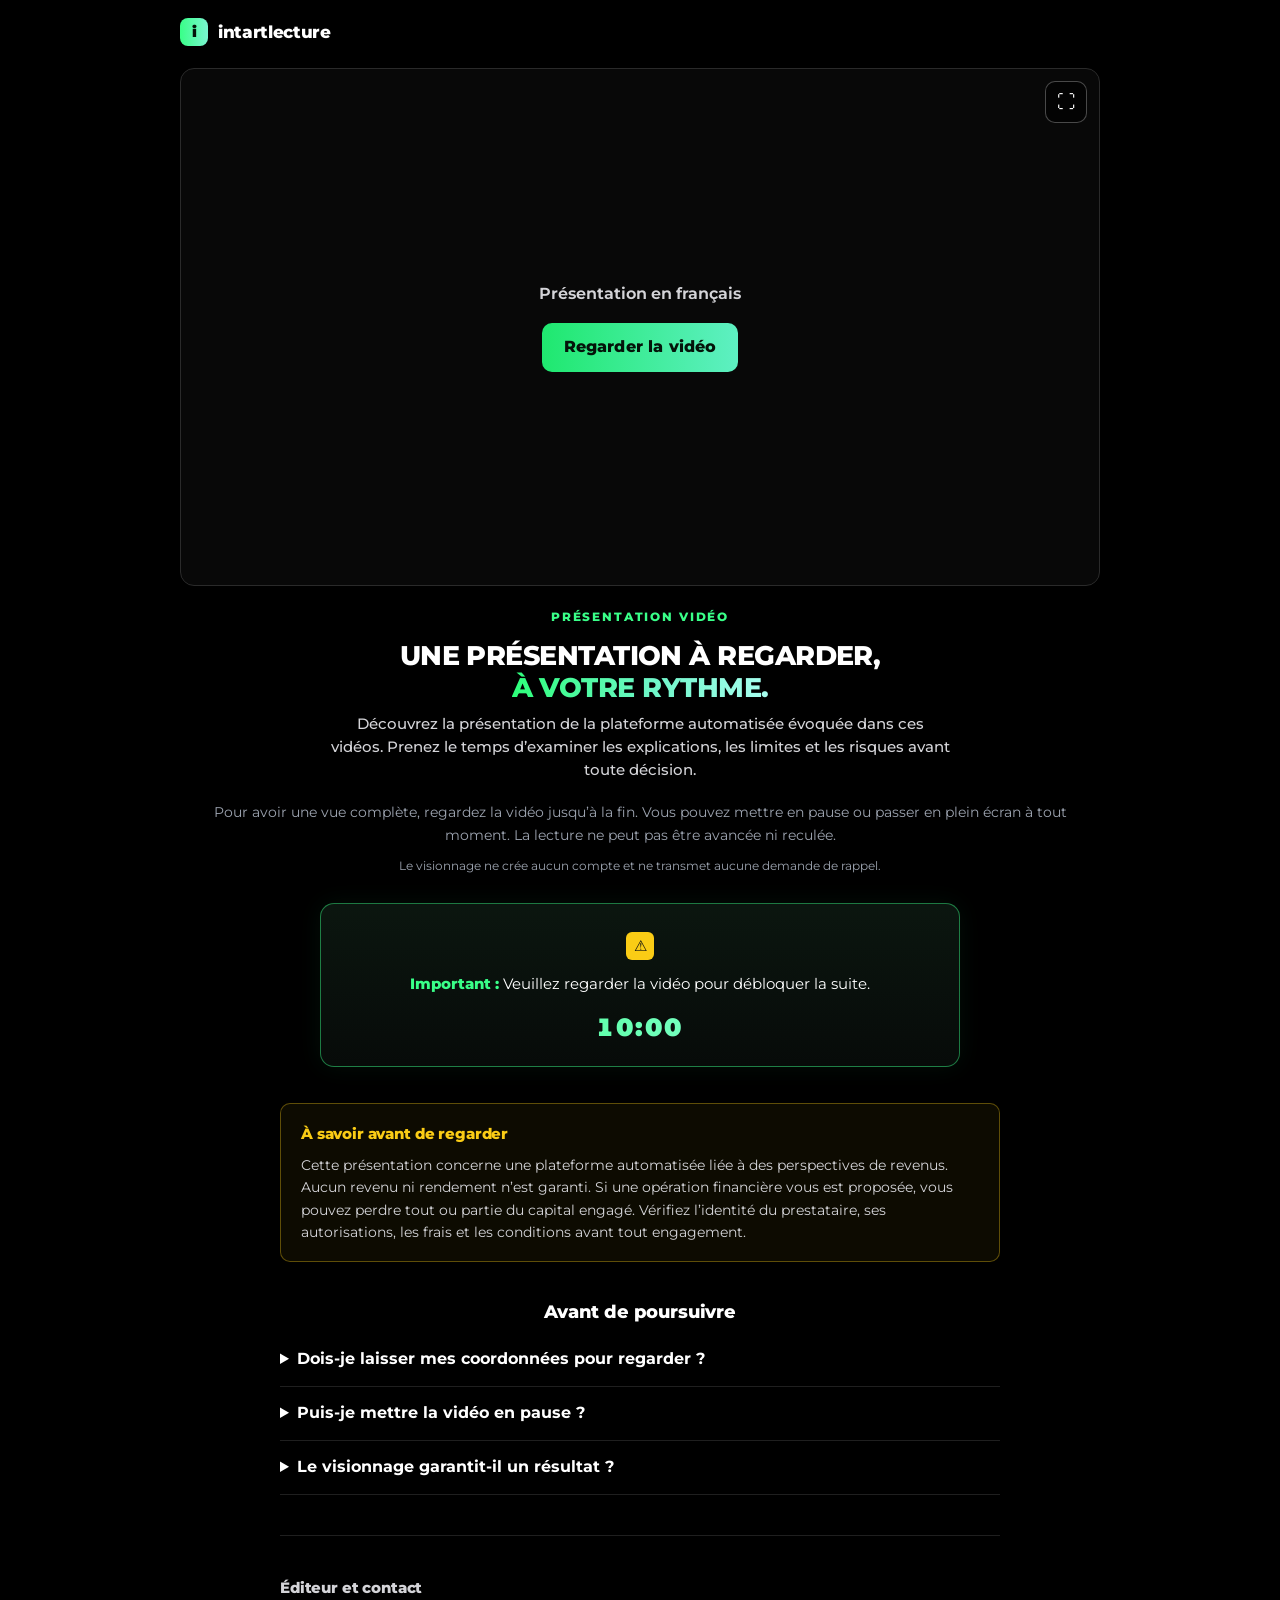
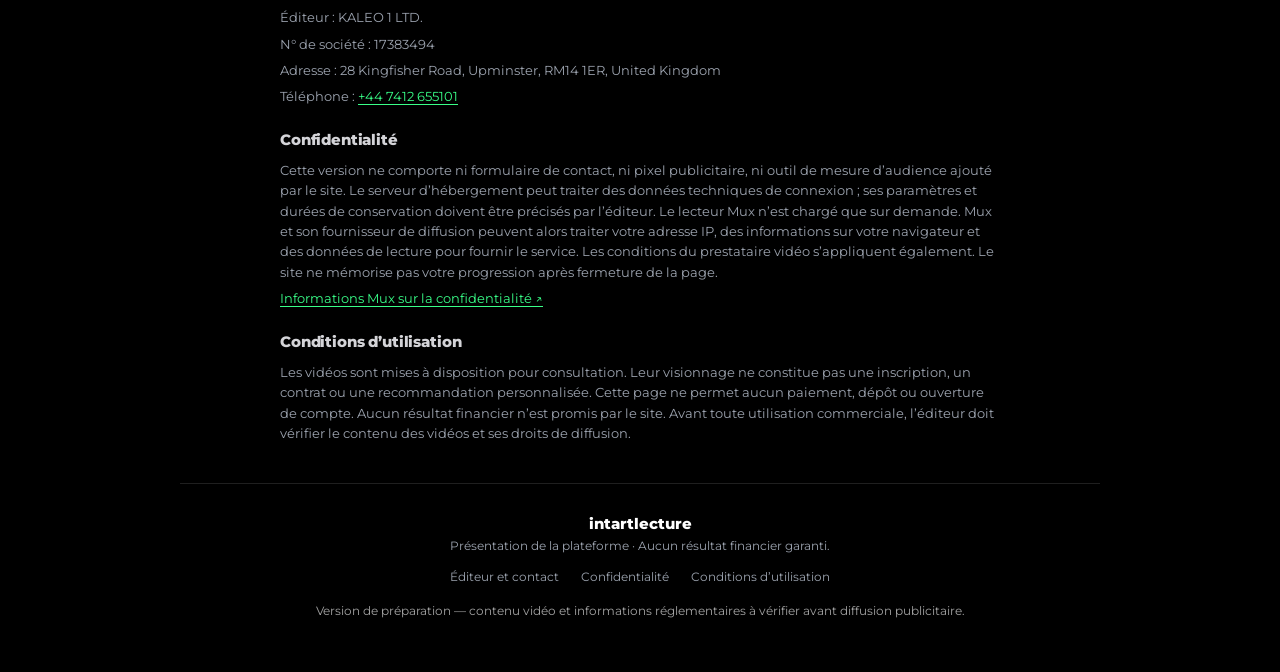
==== commit 9e28a829: "Keep the landing French only Remove the language switcher, the opening language dialog, and the Germ" ====
--- a/index.html
+++ b/index.html
@@ -4,7 +4,7 @@
 <title>intartlecture — Vidéo 1</title><link rel="stylesheet" href="./assets/site.css">
 <script src="./assets/site.js" defer></script></head><body data-step="1">
 <header><a class="brand" href="index.html"><span class="mark" aria-hidden="true">i</span> intartlecture</a>
-<nav aria-label="Langue" class="languages"><a data-language="fr" href="./index.html" lang="fr">Français</a><a data-language="de" href="de/index.html" lang="de">Deutsch</a></nav></header>
+</header>
 <main><section class="watch" aria-label="PRÉSENTATION VIDÉO">
 <div class="video-shell" id="video-shell" data-playback="z45tPTTstM5g8OUixneiAtL3zSoDLWXkxtRVxASDyOs" data-error="Le lecteur ne peut pas être chargé. Réessayez ou revenez plus tard." data-retry="Réessayer">
 <div id="video-placeholder"><p>Présentation en français</p><button class="button" id="load-video" type="button">Regarder la vidéo</button></div></div>
@@ -27,8 +27,4 @@
 <h2 id="privacy">Confidentialité</h2><p>Cette version ne comporte ni formulaire de contact, ni pixel publicitaire, ni outil de mesure d’audience ajouté par le site. Le serveur d’hébergement peut traiter des données techniques de connexion ; ses paramètres et durées de conservation doivent être précisés par l’éditeur. Le lecteur Mux n’est chargé que sur demande. Mux et son fournisseur de diffusion peuvent alors traiter votre adresse IP, des informations sur votre navigateur et des données de lecture pour fournir le service. Les conditions du prestataire vidéo s’appliquent également. Le site ne mémorise pas votre progression après fermeture de la page.</p><a href="https://www.mux.com/privacy" target="_blank" rel="noopener noreferrer">Informations Mux sur la confidentialité ↗</a>
 <h2 id="terms">Conditions d’utilisation</h2><p>Les vidéos sont mises à disposition pour consultation. Leur visionnage ne constitue pas une inscription, un contrat ou une recommandation personnalisée. Cette page ne permet aucun paiement, dépôt ou ouverture de compte. Aucun résultat financier n’est promis par le site. Avant toute utilisation commerciale, l’éditeur doit vérifier le contenu des vidéos et ses droits de diffusion.</p>
 </section></main>
-<footer><p><strong>intartlecture</strong><br>Présentation de la plateforme · Aucun résultat financier garanti.</p><nav><a href="#operator">Éditeur et contact</a><a href="#privacy">Confidentialité</a><a href="#terms">Conditions d’utilisation</a></nav><p class="draft">Version de préparation — contenu vidéo et informations réglementaires à vérifier avant diffusion publicitaire.</p></footer>
-<dialog id="language-dialog" aria-labelledby="language-title">
-<h2 id="language-title"><span lang="de">Wählen Sie Ihre Sprache</span><br><span lang="fr">Choisissez votre langue</span></h2>
-<div class="language-options"><a class="button" data-language="de" href="de/index.html" lang="de">Deutsch</a><a class="button" data-language="fr" href="./index.html" lang="fr">Français</a></div>
-</dialog></body></html>+<footer><p><strong>intartlecture</strong><br>Présentation de la plateforme · Aucun résultat financier garanti.</p><nav><a href="#operator">Éditeur et contact</a><a href="#privacy">Confidentialité</a><a href="#terms">Conditions d’utilisation</a></nav><p class="draft">Version de préparation — contenu vidéo et informations réglementaires à vérifier avant diffusion publicitaire.</p></footer></body></html>
--- a/assets/site.css
+++ b/assets/site.css
@@ -201,12 +201,29 @@
   --time-range: none;
   --seek-backward-button: none;
   --seek-forward-button: none;
-  --fullscreen-button: flex;
+  --fullscreen-button: none;
+}
+
+.video-shell:fullscreen,
+.video-shell:-webkit-full-screen {
+  width: 100vw;
+  height: 100vh;
+  max-width: none;
+  aspect-ratio: auto;
+  border: 0;
+  border-radius: 0;
+  background: #000;
+}
+
+.video-shell:fullscreen mux-player,
+.video-shell:-webkit-full-screen mux-player {
+  width: 100%;
+  height: 100%;
 }
 
 .fullscreen-toggle {
   position: absolute;
-  z-index: 4;
+  z-index: 30;
   top: 12px;
   right: 12px;
   display: inline-flex;
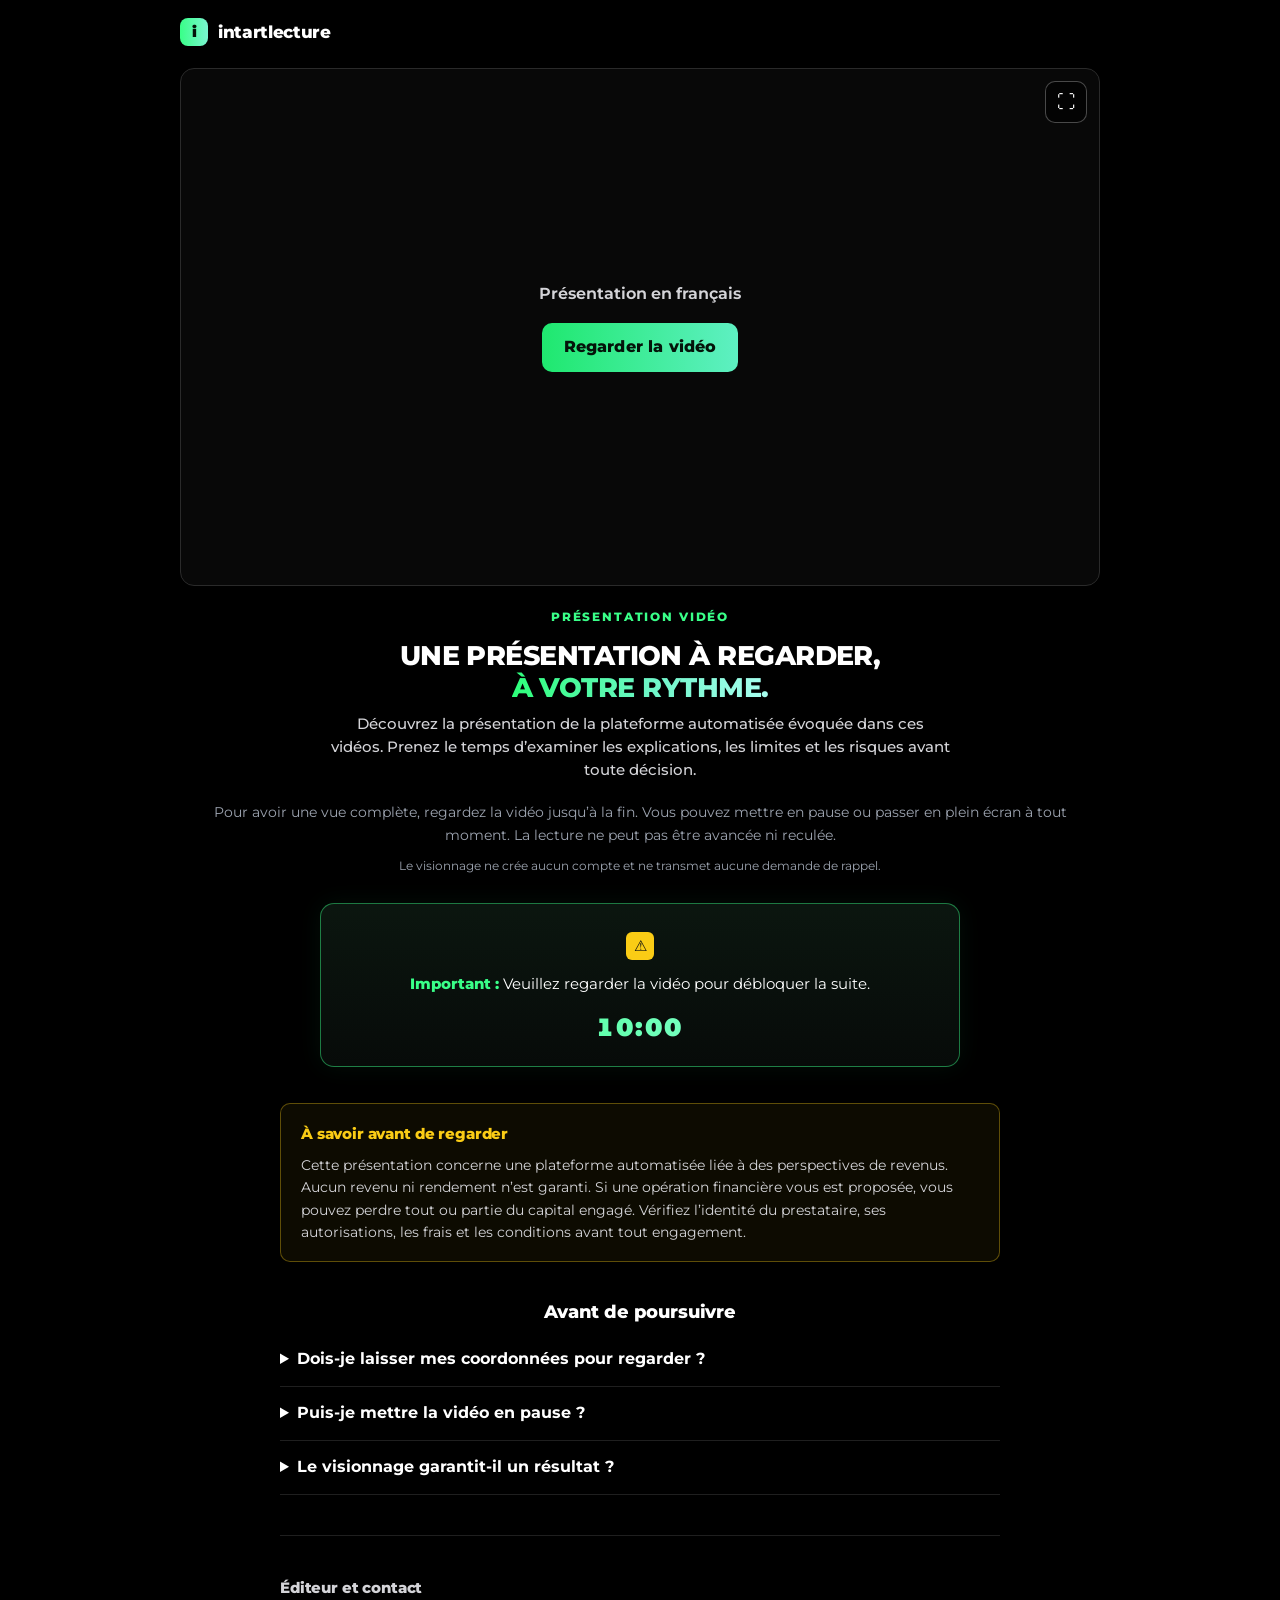
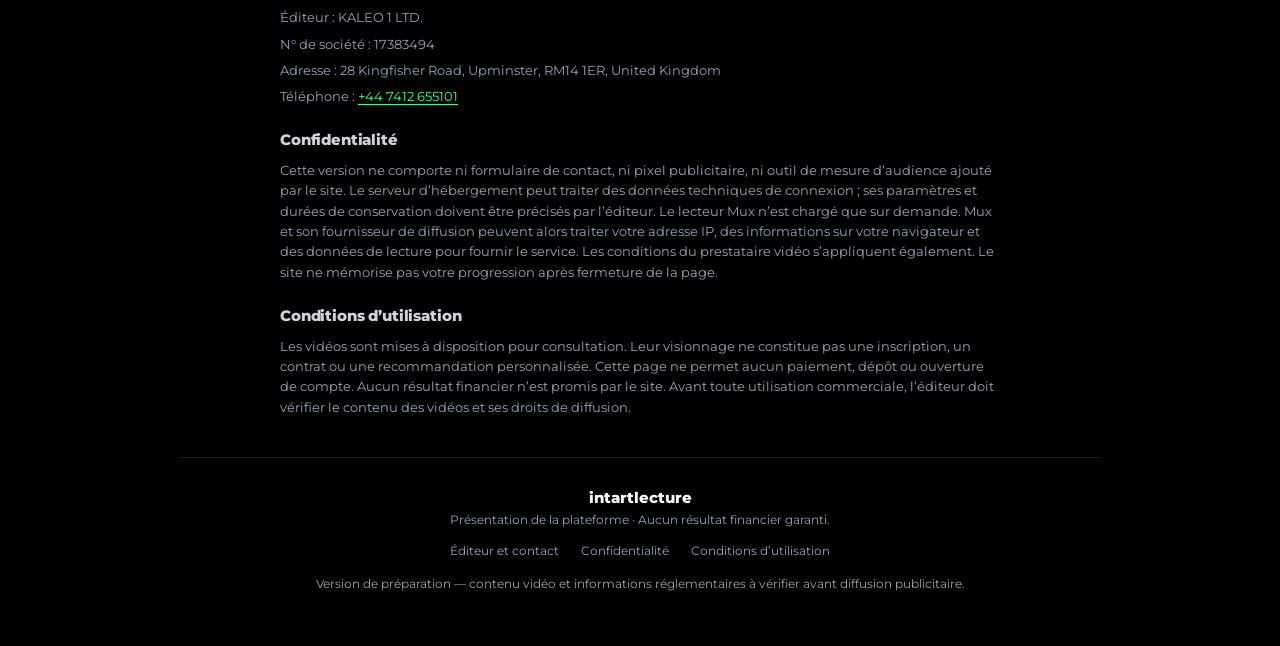
==== commit b28b7abe: "Remove the Mux privacy link from the legal section Keep the privacy text on the page and drop the ou" ====
--- a/index.html
+++ b/index.html
@@ -24,7 +24,7 @@
 <p>N° de société : 17383494</p>
 <p>Adresse : 28 Kingfisher Road, Upminster, RM14 1ER, United Kingdom</p>
 <p>Téléphone : <a href="tel:+447412655101">+44 7412 655101</a></p>
-<h2 id="privacy">Confidentialité</h2><p>Cette version ne comporte ni formulaire de contact, ni pixel publicitaire, ni outil de mesure d’audience ajouté par le site. Le serveur d’hébergement peut traiter des données techniques de connexion ; ses paramètres et durées de conservation doivent être précisés par l’éditeur. Le lecteur Mux n’est chargé que sur demande. Mux et son fournisseur de diffusion peuvent alors traiter votre adresse IP, des informations sur votre navigateur et des données de lecture pour fournir le service. Les conditions du prestataire vidéo s’appliquent également. Le site ne mémorise pas votre progression après fermeture de la page.</p><a href="https://www.mux.com/privacy" target="_blank" rel="noopener noreferrer">Informations Mux sur la confidentialité ↗</a>
+<h2 id="privacy">Confidentialité</h2><p>Cette version ne comporte ni formulaire de contact, ni pixel publicitaire, ni outil de mesure d’audience ajouté par le site. Le serveur d’hébergement peut traiter des données techniques de connexion ; ses paramètres et durées de conservation doivent être précisés par l’éditeur. Le lecteur Mux n’est chargé que sur demande. Mux et son fournisseur de diffusion peuvent alors traiter votre adresse IP, des informations sur votre navigateur et des données de lecture pour fournir le service. Les conditions du prestataire vidéo s’appliquent également. Le site ne mémorise pas votre progression après fermeture de la page.</p>
 <h2 id="terms">Conditions d’utilisation</h2><p>Les vidéos sont mises à disposition pour consultation. Leur visionnage ne constitue pas une inscription, un contrat ou une recommandation personnalisée. Cette page ne permet aucun paiement, dépôt ou ouverture de compte. Aucun résultat financier n’est promis par le site. Avant toute utilisation commerciale, l’éditeur doit vérifier le contenu des vidéos et ses droits de diffusion.</p>
 </section></main>
 <footer><p><strong>intartlecture</strong><br>Présentation de la plateforme · Aucun résultat financier garanti.</p><nav><a href="#operator">Éditeur et contact</a><a href="#privacy">Confidentialité</a><a href="#terms">Conditions d’utilisation</a></nav><p class="draft">Version de préparation — contenu vidéo et informations réglementaires à vérifier avant diffusion publicitaire.</p></footer></body></html>
